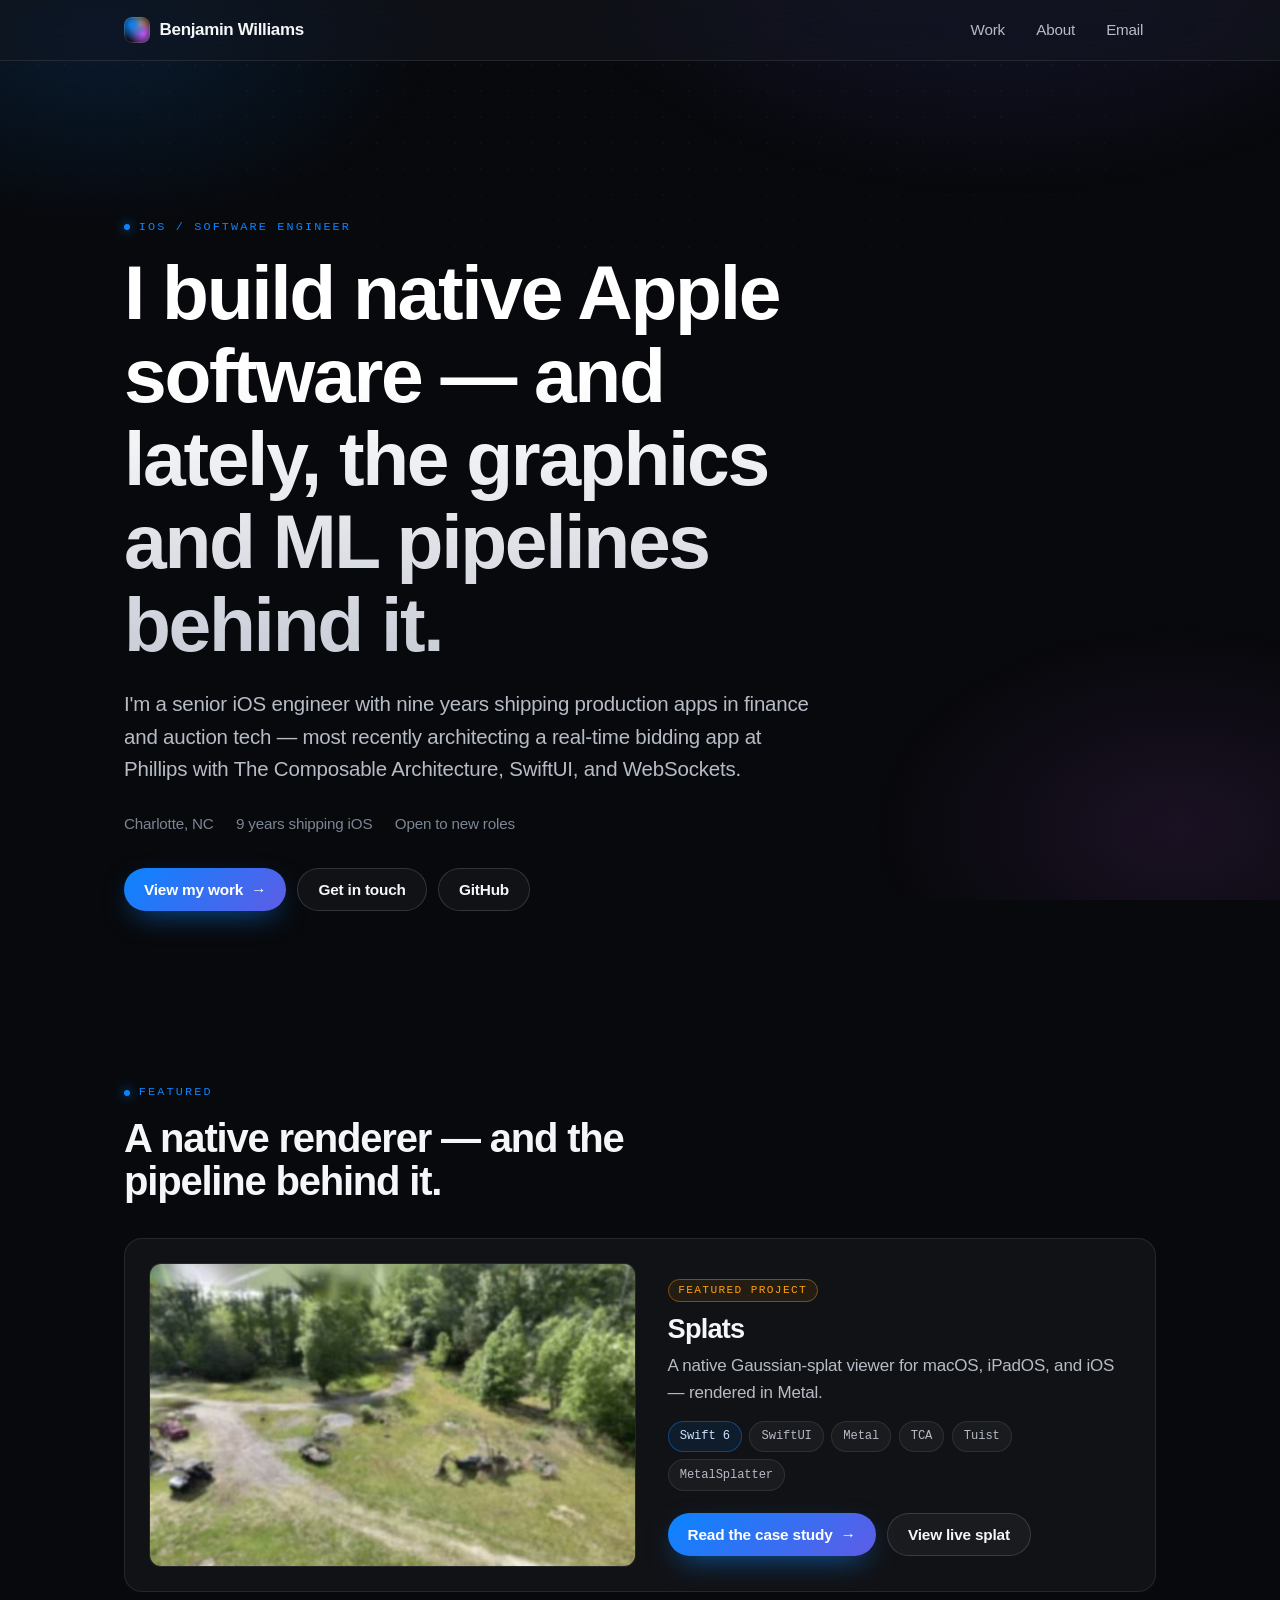
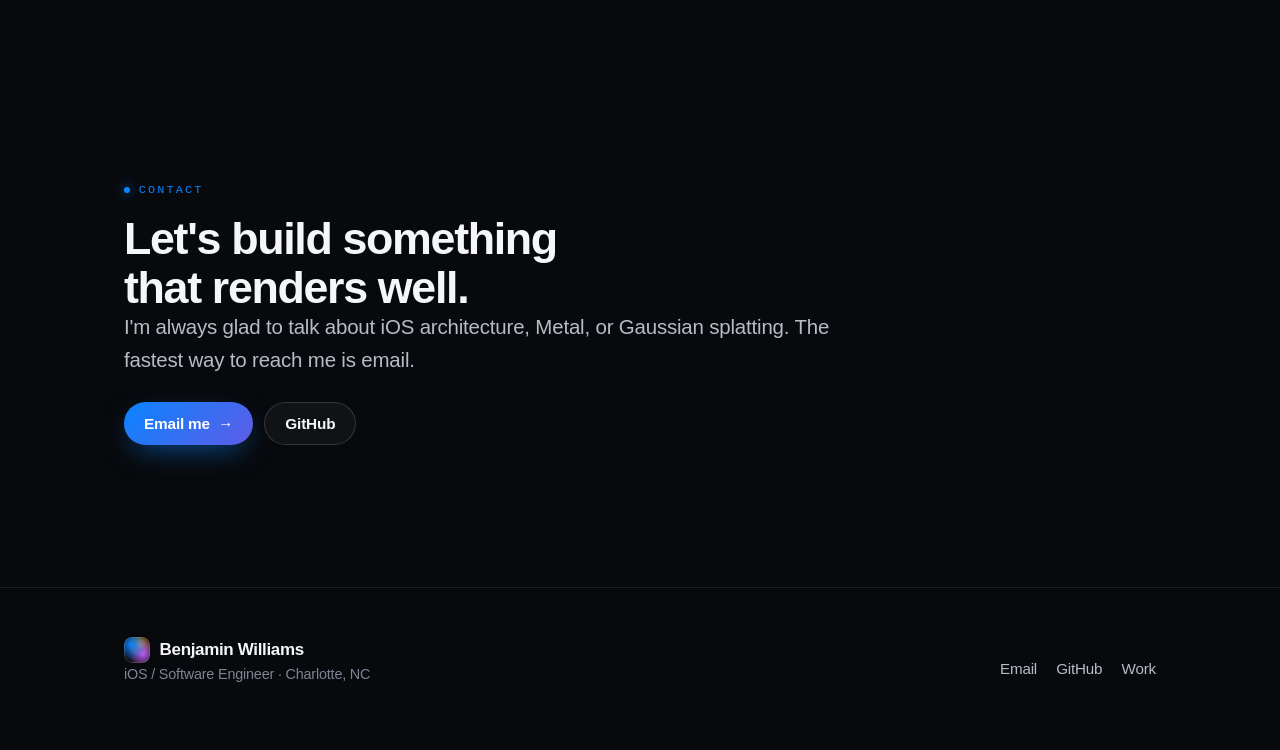
==== index.html @ 6b8228cd "Hide empty selected work section" ====
<!DOCTYPE html><html lang="en"><head><meta charset="utf-8"><meta name="viewport" content="width=device-width, initial-scale=1, viewport-fit=cover"><title>Benjamin Williams — iOS / Software Engineer</title><meta name="description" content="Benjamin Williams is a senior iOS engineer in Charlotte, NC building native Apple software, Metal graphics, and ML pipelines — including Splats, a native Gaussian-splat viewer."><meta name="theme-color" content="#08090c"><meta property="og:title" content="Benjamin Williams — iOS / Software Engineer"><meta property="og:description" content="Benjamin Williams is a senior iOS engineer in Charlotte, NC building native Apple software, Metal graphics, and ML pipelines — including Splats, a native Gaussian-splat viewer."><meta property="og:type" content="website"><meta property="og:image" content="/images/splats/bucyrus-splatpaper.jpg"><meta name="twitter:card" content="summary_large_image"><link rel="stylesheet" href="/styles.css"><link rel="icon" href="/favicon.svg" type="image/svg+xml"></head><body><header class="site-header"><div class="container nav"><a href="/" class="brand"><span class="mark"></span><span class="nav-hide-sm">Benjamin Williams</span></a><nav class="nav-links" aria-label="Primary"><a href="/projects" class>Work</a><a href="/about" class>About</a><a href="mailto:benwilliams0540@gmail.com">Email</a></nav></div></header><main><section class="section hero"><div class="container"><div class="reveal"><p class="eyebrow">iOS / Software Engineer</p><h1>I build native Apple software — and lately, the graphics and ML pipelines behind it.</h1><p class="lede">I'm a senior iOS engineer with nine years shipping production apps in finance and auction tech — most recently architecting a real-time bidding app at Phillips with The Composable Architecture, SwiftUI, and WebSockets.</p><div class="hero-meta"><span>Charlotte, NC</span><span>9 years shipping iOS</span><span>Open to new roles</span></div><div class="hero-actions"><a href="/projects" class="btn btn--primary">View my work<span class="arrow">&rarr;</span></a><a href="mailto:benwilliams0540@gmail.com" class="btn">Get in touch</a><a href="https://github.com/benwilliams0540" class="btn" target="_blank" rel="noopener">GitHub</a></div></div></div></section><section class="section section--tight"><div class="container"><div class="section-head reveal"><p class="eyebrow">Featured</p><h2>A native renderer — and the pipeline behind it.</h2></div><div class="card card--feature reveal"><div class="feature-layout"><div class="feature-media"><img src="/images/splats/bucyrus-splatpaper.jpg" alt="Splats — featured" class></div><div><span class="badge-feature">Featured project</span><h3 style="font-size:1.7rem;margin-top:.8rem;">Splats</h3><p class="tagline">A native Gaussian-splat viewer for macOS, iPadOS, and iOS — rendered in Metal.</p><div class="chips"><span class="chip chip--accent">Swift 6</span><span class="chip">SwiftUI</span><span class="chip">Metal</span><span class="chip">TCA</span><span class="chip">Tuist</span><span class="chip">MetalSplatter</span></div><div style="margin-top:1.4rem;display:flex;gap:.7rem;flex-wrap:wrap;"><a href="/projects/splats" class="btn btn--primary">Read the case study<span class="arrow">&rarr;</span></a><a href="/projects/splats#viewer" class="btn">View live splat</a></div></div></div></div></div></section><section class="section"><div class="container reveal"><p class="eyebrow">Contact</p><h2 style="font-size:clamp(1.8rem,4vw,2.8rem);max-width:18ch;">Let's build something that renders well.</h2><p class="lede">I'm always glad to talk about iOS architecture, Metal, or Gaussian splatting. The fastest way to reach me is email.</p><div style="margin-top:1.6rem;display:flex;gap:.7rem;flex-wrap:wrap;"><a href="mailto:benwilliams0540@gmail.com" class="btn btn--primary">Email me<span class="arrow">&rarr;</span></a><a href="https://github.com/benwilliams0540" class="btn" target="_blank" rel="noopener">GitHub</a></div></div></section></main><footer class="site-footer"><div class="container footer-inner"><div><div class="brand"><span class="mark"></span><span>Benjamin Williams</span></div><p class="muted">iOS / Software Engineer · Charlotte, NC</p></div><div class="footer-links"><a href="mailto:benwilliams0540@gmail.com">Email</a><a href="https://github.com/benwilliams0540" target="_blank" rel="noopener">GitHub</a><a href="/projects">Work</a></div></div></footer><script src="/site.js"></script></body></html>
---- styles.css ----
/* =========================================================================
   Benjamin Williams — portfolio
   Dark, Apple-HIG-leaning design system. Hand-authored stylesheet (the one
   place we depart from pointfreeco's CSS-in-Swift, for maintainability).
   ========================================================================= */

:root {
  /* Palette — dark first */
  --bg:            #08090c;
  --bg-elev:       #0e1014;
  --surface:       rgba(255, 255, 255, 0.04);
  --surface-2:     rgba(255, 255, 255, 0.06);
  --hairline:      rgba(255, 255, 255, 0.09);
  --hairline-2:    rgba(255, 255, 255, 0.14);

  --text:          #f5f6f8;
  --text-2:        #b6bcc6;
  --text-3:        #7c8593;

  --accent:        #0a84ff;   /* Apple system blue (dark) */
  --accent-2:      #5e5ce6;   /* Apple indigo */
  --accent-3:      #bf5af2;   /* Apple purple */
  --warm:          #ff9f0a;   /* warm splat highlight */

  --glass:         rgba(20, 22, 28, 0.62);

  /* Type */
  --font-sans: -apple-system, BlinkMacSystemFont, "SF Pro Text", "SF Pro Display",
               "Helvetica Neue", Helvetica, Arial, sans-serif;
  --font-mono: "SF Mono", ui-monospace, SFMono-Regular, "JetBrains Mono", Menlo,
               Consolas, monospace;

  /* Shape & motion */
  --radius:   18px;
  --radius-s: 12px;
  --radius-xs: 9px;
  --shadow:   0 24px 60px -24px rgba(0, 0, 0, 0.7);
  --ease:     cubic-bezier(0.22, 0.61, 0.36, 1);

  --maxw: 1080px;
}

/* ---- Reset ---- */
*, *::before, *::after { box-sizing: border-box; }
html { -webkit-text-size-adjust: 100%; scroll-behavior: smooth; }
@media (prefers-reduced-motion: reduce) { html { scroll-behavior: auto; } }

body {
  margin: 0;
  background: var(--bg);
  color: var(--text);
  font-family: var(--font-sans);
  font-size: 17px;
  line-height: 1.6;
  letter-spacing: -0.011em;
  -webkit-font-smoothing: antialiased;
  text-rendering: optimizeLegibility;
  overflow-x: hidden;
}

/* Ambient point-cloud glow behind everything */
body::before {
  content: "";
  position: fixed;
  inset: 0;
  z-index: -2;
  background:
    radial-gradient(60vw 50vh at 78% -8%, rgba(94, 92, 230, 0.16), transparent 60%),
    radial-gradient(48vw 40vh at 8% 4%, rgba(10, 132, 255, 0.14), transparent 55%),
    radial-gradient(40vw 38vh at 92% 92%, rgba(191, 90, 242, 0.10), transparent 60%);
  pointer-events: none;
}
body::after {
  content: "";
  position: fixed;
  inset: 0;
  z-index: -1;
  background-image: radial-gradient(rgba(255, 255, 255, 0.05) 1px, transparent 1.4px);
  background-size: 26px 26px;
  mask-image: radial-gradient(120vw 90vh at 50% -10%, #000 30%, transparent 75%);
  opacity: 0.6;
  pointer-events: none;
}

a { color: inherit; text-decoration: none; }

h1, h2, h3, h4 {
  font-family: var(--font-sans);
  line-height: 1.08;
  letter-spacing: -0.03em;
  margin: 0;
  font-weight: 650;
}

p { margin: 0 0 1rem; color: var(--text-2); }

::selection { background: rgba(10, 132, 255, 0.32); color: #fff; }

/* ---- Layout primitives ---- */
.container { width: 100%; max-width: var(--maxw); margin-inline: auto; padding-inline: 24px; }

.section { padding-block: clamp(56px, 9vw, 110px); }
.section--tight { padding-block: clamp(40px, 6vw, 72px); }

.eyebrow {
  font-family: var(--font-mono);
  font-size: 0.74rem;
  text-transform: uppercase;
  letter-spacing: 0.18em;
  color: var(--accent);
  margin: 0 0 0.9rem;
  display: inline-flex;
  align-items: center;
  gap: 0.55rem;
}
.eyebrow::before {
  content: ""; width: 6px; height: 6px; border-radius: 50%;
  background: var(--accent); box-shadow: 0 0 12px var(--accent);
}

.lede { font-size: clamp(1.05rem, 1.6vw, 1.28rem); color: var(--text-2); max-width: 62ch; }

/* ---- Header / nav (glass) ---- */
.site-header {
  position: sticky; top: 0; z-index: 50;
  backdrop-filter: blur(22px) saturate(180%);
  -webkit-backdrop-filter: blur(22px) saturate(180%);
  background: var(--glass);
  border-bottom: 1px solid var(--hairline);
}
.nav { display: flex; align-items: center; justify-content: space-between; height: 60px; }
.brand { display: flex; align-items: center; gap: 0.6rem; font-weight: 600; letter-spacing: -0.02em; }
.brand .mark {
  width: 26px; height: 26px; border-radius: 8px;
  background:
    radial-gradient(circle at 30% 30%, var(--accent), transparent 60%),
    radial-gradient(circle at 72% 64%, var(--accent-3), transparent 58%),
    radial-gradient(circle at 60% 30%, var(--warm), transparent 50%),
    var(--bg-elev);
  box-shadow: inset 0 0 0 1px var(--hairline-2);
}
.nav-links { display: flex; align-items: center; gap: 0.35rem; }
.nav-links a {
  color: var(--text-2); font-size: 0.95rem; padding: 0.45rem 0.8rem;
  border-radius: 999px; transition: color 0.2s var(--ease), background 0.2s var(--ease);
}
.nav-links a:hover { color: var(--text); background: var(--surface); }
.nav-links a.active { color: var(--text); }

/* ---- Buttons ---- */
.btn {
  display: inline-flex; align-items: center; gap: 0.5rem;
  font-size: 0.96rem; font-weight: 550; line-height: 1;
  padding: 0.8rem 1.25rem; border-radius: 999px;
  border: 1px solid var(--hairline-2); color: var(--text);
  background: var(--surface);
  transition: transform 0.18s var(--ease), background 0.2s var(--ease), border-color 0.2s var(--ease);
  cursor: pointer;
}
.btn:hover { transform: translateY(-1px); background: var(--surface-2); border-color: var(--hairline-2); }
.btn:active { transform: translateY(0); }
.btn--primary {
  border: none; color: #fff;
  background: linear-gradient(135deg, var(--accent), var(--accent-2));
  box-shadow: 0 10px 30px -10px rgba(10, 132, 255, 0.7);
}
.btn--primary:hover { background: linear-gradient(135deg, #2b95ff, #6f6df0); }
.btn .arrow { transition: transform 0.18s var(--ease); }
.btn:hover .arrow { transform: translateX(3px); }

/* ---- Chips / tags ---- */
.chips { display: flex; flex-wrap: wrap; gap: 0.45rem; }
.chip {
  font-family: var(--font-mono); font-size: 0.76rem; letter-spacing: -0.01em;
  color: var(--text-2); padding: 0.32rem 0.7rem; border-radius: 999px;
  background: var(--surface); border: 1px solid var(--hairline);
}
.chip--accent { color: #cfe2ff; border-color: rgba(10, 132, 255, 0.4); background: rgba(10, 132, 255, 0.1); }

/* ---- Hero ---- */
.hero { padding-block: clamp(72px, 12vw, 150px) clamp(48px, 7vw, 86px); }
.hero h1 {
  font-size: clamp(2.6rem, 6.4vw, 4.8rem);
  font-weight: 680;
  max-width: 16ch;
  background: linear-gradient(180deg, #ffffff 30%, #c8ccd6 100%);
  -webkit-background-clip: text; background-clip: text;
  -webkit-text-fill-color: transparent;
}
.hero .lede { margin-top: 1.4rem; }
.hero .hero-meta { display: flex; flex-wrap: wrap; gap: 0.5rem 1.4rem; margin-top: 1.6rem; color: var(--text-3); font-size: 0.95rem; }
.hero .hero-meta span { display: inline-flex; align-items: center; gap: 0.5rem; }
.hero-actions { display: flex; flex-wrap: wrap; gap: 0.7rem; margin-top: 2rem; }

/* ---- Cards / grid ---- */
.grid { display: grid; gap: 20px; }
.grid--projects { grid-template-columns: repeat(auto-fill, minmax(320px, 1fr)); }

.card {
  position: relative; display: flex; flex-direction: column;
  background: var(--surface); border: 1px solid var(--hairline);
  border-radius: var(--radius); padding: 1.5rem;
  transition: transform 0.22s var(--ease), border-color 0.22s var(--ease), background 0.22s var(--ease);
  overflow: hidden;
}
.card:hover { transform: translateY(-3px); border-color: var(--hairline-2); background: var(--surface-2); }
.card--feature { grid-column: 1 / -1; }

.card-head { display: flex; align-items: baseline; justify-content: space-between; gap: 1rem; }
.card h3 { font-size: 1.3rem; }
.card .tagline { color: var(--text-2); margin: 0.5rem 0 0.9rem; }
.card .meta { font-family: var(--font-mono); font-size: 0.72rem; color: var(--text-3); }
.card .card-cta { margin-top: auto; padding-top: 1rem; color: var(--accent); font-weight: 550; font-size: 0.95rem; display: inline-flex; align-items: center; gap: 0.4rem; }

.feature-layout { display: grid; grid-template-columns: 1.05fr 1fr; gap: 2rem; align-items: center; }
.feature-media {
  border-radius: var(--radius-s); overflow: hidden; border: 1px solid var(--hairline);
  aspect-ratio: 16 / 10; background: var(--bg-elev);
}
.feature-media img { width: 100%; height: 100%; object-fit: cover; display: block; }
.badge-feature {
  font-family: var(--font-mono); font-size: 0.7rem; letter-spacing: 0.12em; text-transform: uppercase;
  color: var(--warm); border: 1px solid rgba(255, 159, 10, 0.4); background: rgba(255, 159, 10, 0.08);
  padding: 0.28rem 0.6rem; border-radius: 999px;
}

/* ---- Section heads ---- */
.section-head { max-width: 60ch; margin-bottom: 2.2rem; }
.section-head h2 { font-size: clamp(1.7rem, 3.4vw, 2.5rem); }
.section-head p { margin-top: 0.9rem; }

/* ---- Case study ---- */
.case-hero { padding-block: clamp(40px, 6vw, 64px) clamp(24px, 4vw, 40px); }
.case-hero h1 { font-size: clamp(2.2rem, 5vw, 3.6rem); max-width: 18ch; }
.case-hero .lede { margin-top: 1.1rem; }
.case-facts { display: flex; flex-wrap: wrap; gap: 0.6rem 2.2rem; margin-top: 1.6rem; }
.case-fact { font-size: 0.92rem; }
.case-fact .k { display: block; font-family: var(--font-mono); font-size: 0.68rem; text-transform: uppercase; letter-spacing: 0.14em; color: var(--text-3); margin-bottom: 0.2rem; }
.case-fact .v { color: var(--text); }

.prose { max-width: 70ch; }
.prose p { font-size: 1.05rem; }

.case-section { padding-block: clamp(34px, 5vw, 60px); border-top: 1px solid var(--hairline); }
.case-section h2 { font-size: clamp(1.5rem, 3vw, 2.05rem); margin-bottom: 1rem; }
.case-section ul { margin: 0.4rem 0 0; padding: 0; list-style: none; }
.case-section li {
  position: relative; padding-left: 1.5rem; margin-bottom: 0.6rem; color: var(--text-2);
}
.case-section li::before {
  content: ""; position: absolute; left: 0; top: 0.62em;
  width: 7px; height: 7px; border-radius: 50%;
  background: linear-gradient(135deg, var(--accent), var(--accent-3));
}

/* Stack groups */
.stack { display: grid; grid-template-columns: repeat(auto-fit, minmax(220px, 1fr)); gap: 1rem; margin-top: 1.5rem; }
.stack-group { background: var(--surface); border: 1px solid var(--hairline); border-radius: var(--radius-s); padding: 1.1rem 1.2rem; }
.stack-group .k { font-family: var(--font-mono); font-size: 0.7rem; text-transform: uppercase; letter-spacing: 0.14em; color: var(--text-3); margin-bottom: 0.7rem; }

/* Gallery */
.gallery { display: grid; grid-template-columns: repeat(2, 1fr); gap: 16px; margin-top: 1.6rem; }
.gallery figure { margin: 0; border-radius: var(--radius-s); overflow: hidden; border: 1px solid var(--hairline); background: var(--bg-elev); }
.gallery figure.wide { grid-column: 1 / -1; }
.gallery img { width: 100%; display: block; }
.gallery figcaption { padding: 0.7rem 0.9rem; font-size: 0.85rem; color: var(--text-3); border-top: 1px solid var(--hairline); }

/* ---- Splat viewer embed ---- */
.viewer-block { margin-top: 1.6rem; }
.viewer-tabs { display: flex; gap: 0.5rem; margin-bottom: 1rem; flex-wrap: wrap; }
.viewer-tab {
  font-size: 0.92rem; color: var(--text-2); padding: 0.5rem 1rem; border-radius: 999px;
  border: 1px solid var(--hairline); background: var(--surface); cursor: pointer;
  transition: all 0.2s var(--ease);
}
.viewer-tab[aria-selected="true"] { color: #fff; border-color: transparent; background: linear-gradient(135deg, var(--accent), var(--accent-2)); }

.splat-stage {
  position: relative; border-radius: var(--radius); overflow: hidden;
  border: 1px solid var(--hairline-2); background: #000;
  aspect-ratio: 16 / 9; box-shadow: var(--shadow);
}
.splat-scene.is-hidden { display: none; }
.splat-poster { position: absolute; inset: 0; width: 100%; height: 100%; object-fit: cover; filter: saturate(108%); transition: opacity 0.5s var(--ease); }
.splat-scrim {
  position: absolute; inset: 0; display: flex; flex-direction: column; align-items: center; justify-content: center;
  gap: 1rem; text-align: center; padding: 1.5rem;
  background: radial-gradient(80% 80% at 50% 40%, rgba(0,0,0,0.25), rgba(0,0,0,0.7));
}
.splat-scrim .hint { color: var(--text-2); font-size: 0.92rem; max-width: 40ch; }
.splat-stage iframe { position: absolute; inset: 0; width: 100%; height: 100%; border: 0; display: block; }
.splat-loading {
  position: absolute; inset: 0; display: none; align-items: center; justify-content: center;
  color: var(--text-2); font-family: var(--font-mono); font-size: 0.85rem; gap: 0.6rem;
  background: rgba(0,0,0,0.6); z-index: 2;
}
.splat-loading.show { display: flex; }
.spinner {
  width: 16px; height: 16px; border-radius: 50%;
  border: 2px solid rgba(255,255,255,0.25); border-top-color: #fff;
  animation: spin 0.8s linear infinite;
}
@keyframes spin { to { transform: rotate(360deg); } }
.splat-desc { margin-top: 0.9rem; color: var(--text-3); font-size: 0.92rem; }
.splat-controls-note { margin-top: 0.5rem; font-family: var(--font-mono); font-size: 0.74rem; color: var(--text-3); }

/* ---- About ---- */
.about-grid { display: grid; grid-template-columns: 1.4fr 1fr; gap: 2.5rem; }
.timeline { list-style: none; margin: 0; padding: 0; }
.timeline li { position: relative; padding: 0 0 1.8rem 1.6rem; border-left: 1px solid var(--hairline); }
.timeline li:last-child { border-left-color: transparent; padding-bottom: 0; }
.timeline li::before {
  content: ""; position: absolute; left: -5px; top: 4px; width: 9px; height: 9px; border-radius: 50%;
  background: linear-gradient(135deg, var(--accent), var(--accent-3)); box-shadow: 0 0 10px rgba(10,132,255,0.6);
}
.timeline .role { font-weight: 600; font-size: 1.08rem; }
.timeline .org { color: var(--accent); }
.timeline .period { font-family: var(--font-mono); font-size: 0.74rem; color: var(--text-3); margin-top: 0.15rem; }
.timeline ul { list-style: none; margin: 0.7rem 0 0; padding: 0; }
.timeline ul li { border: none; padding: 0 0 0.45rem 1.2rem; position: relative; color: var(--text-2); font-size: 0.96rem; }
.timeline ul li::before { content: "›"; left: 0; top: 0; background: none; box-shadow: none; color: var(--text-3); width: auto; height: auto; }

.skill-card { background: var(--surface); border: 1px solid var(--hairline); border-radius: var(--radius-s); padding: 1.2rem; margin-bottom: 1rem; }
.skill-card .k { font-family: var(--font-mono); font-size: 0.7rem; text-transform: uppercase; letter-spacing: 0.14em; color: var(--text-3); margin-bottom: 0.7rem; }

/* ---- Footer ---- */
.site-footer { border-top: 1px solid var(--hairline); padding-block: 3rem; margin-top: 2rem; }
.footer-inner { display: flex; flex-wrap: wrap; gap: 1.5rem; align-items: center; justify-content: space-between; }
.footer-inner .muted { color: var(--text-3); font-size: 0.9rem; }
.footer-links { display: flex; gap: 1.2rem; }
.footer-links a { color: var(--text-2); font-size: 0.95rem; transition: color 0.2s var(--ease); }
.footer-links a:hover { color: var(--text); }

/* ---- Back link ---- */
.back-link { display: inline-flex; align-items: center; gap: 0.4rem; color: var(--text-3); font-size: 0.92rem; margin-bottom: 1.4rem; transition: color 0.2s var(--ease); }
.back-link:hover { color: var(--text); }

/* ---- Reveal on scroll ---- */
.reveal { opacity: 0; transform: translateY(14px); transition: opacity 0.6s var(--ease), transform 0.6s var(--ease); }
.reveal.in { opacity: 1; transform: none; }
@media (prefers-reduced-motion: reduce) { .reveal { opacity: 1; transform: none; transition: none; } }

/* ---- Responsive ---- */
@media (max-width: 880px) {
  .feature-layout { grid-template-columns: 1fr; }
  .about-grid { grid-template-columns: 1fr; gap: 1.6rem; }
  .gallery { grid-template-columns: 1fr; }
}
@media (max-width: 560px) {
  body { font-size: 16px; }
  .nav-links a { padding: 0.4rem 0.55rem; font-size: 0.9rem; }
  .nav-links .nav-hide-sm { display: none; }
}
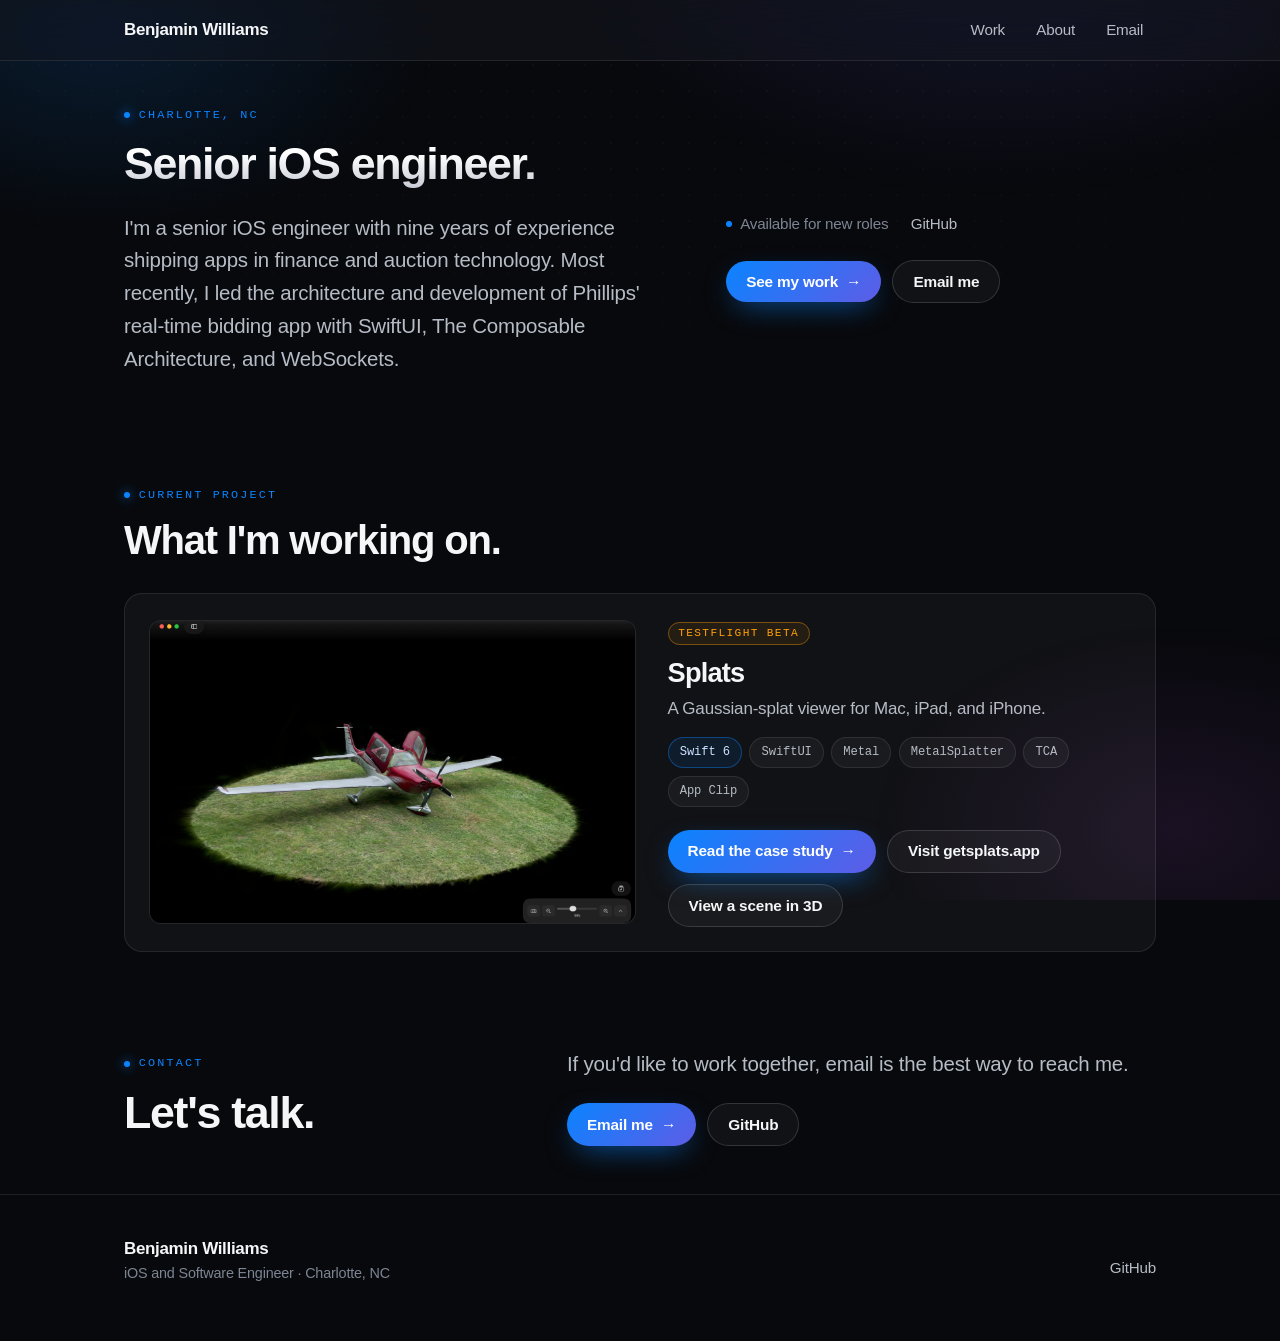
==== commit 53cd9135: "chore: deploy refreshed portfolio" ====
--- a/index.html
+++ b/index.html
@@ -1 +1 @@
-<!DOCTYPE html><html lang="en"><head><meta charset="utf-8"><meta name="viewport" content="width=device-width, initial-scale=1, viewport-fit=cover"><title>Benjamin Williams — iOS / Software Engineer</title><meta name="description" content="Benjamin Williams is a senior iOS engineer in Charlotte, NC building native Apple software, Metal graphics, and ML pipelines — including Splats, a native Gaussian-splat viewer."><meta name="theme-color" content="#08090c"><meta property="og:title" content="Benjamin Williams — iOS / Software Engineer"><meta property="og:description" content="Benjamin Williams is a senior iOS engineer in Charlotte, NC building native Apple software, Metal graphics, and ML pipelines — including Splats, a native Gaussian-splat viewer."><meta property="og:type" content="website"><meta property="og:image" content="/images/splats/bucyrus-splatpaper.jpg"><meta name="twitter:card" content="summary_large_image"><link rel="stylesheet" href="/styles.css"><link rel="icon" href="/favicon.svg" type="image/svg+xml"></head><body><header class="site-header"><div class="container nav"><a href="/" class="brand"><span class="mark"></span><span class="nav-hide-sm">Benjamin Williams</span></a><nav class="nav-links" aria-label="Primary"><a href="/projects" class>Work</a><a href="/about" class>About</a><a href="mailto:benwilliams0540@gmail.com">Email</a></nav></div></header><main><section class="section hero"><div class="container"><div class="reveal"><p class="eyebrow">iOS / Software Engineer</p><h1>I build native Apple software — and lately, the graphics and ML pipelines behind it.</h1><p class="lede">I'm a senior iOS engineer with nine years shipping production apps in finance and auction tech — most recently architecting a real-time bidding app at Phillips with The Composable Architecture, SwiftUI, and WebSockets.</p><div class="hero-meta"><span>Charlotte, NC</span><span>9 years shipping iOS</span><span>Open to new roles</span></div><div class="hero-actions"><a href="/projects" class="btn btn--primary">View my work<span class="arrow">&rarr;</span></a><a href="mailto:benwilliams0540@gmail.com" class="btn">Get in touch</a><a href="https://github.com/benwilliams0540" class="btn" target="_blank" rel="noopener">GitHub</a></div></div></div></section><section class="section section--tight"><div class="container"><div class="section-head reveal"><p class="eyebrow">Featured</p><h2>A native renderer — and the pipeline behind it.</h2></div><div class="card card--feature reveal"><div class="feature-layout"><div class="feature-media"><img src="/images/splats/bucyrus-splatpaper.jpg" alt="Splats — featured" class></div><div><span class="badge-feature">Featured project</span><h3 style="font-size:1.7rem;margin-top:.8rem;">Splats</h3><p class="tagline">A native Gaussian-splat viewer for macOS, iPadOS, and iOS — rendered in Metal.</p><div class="chips"><span class="chip chip--accent">Swift 6</span><span class="chip">SwiftUI</span><span class="chip">Metal</span><span class="chip">TCA</span><span class="chip">Tuist</span><span class="chip">MetalSplatter</span></div><div style="margin-top:1.4rem;display:flex;gap:.7rem;flex-wrap:wrap;"><a href="/projects/splats" class="btn btn--primary">Read the case study<span class="arrow">&rarr;</span></a><a href="/projects/splats#viewer" class="btn">View live splat</a></div></div></div></div></div></section><section class="section"><div class="container reveal"><p class="eyebrow">Contact</p><h2 style="font-size:clamp(1.8rem,4vw,2.8rem);max-width:18ch;">Let's build something that renders well.</h2><p class="lede">I'm always glad to talk about iOS architecture, Metal, or Gaussian splatting. The fastest way to reach me is email.</p><div style="margin-top:1.6rem;display:flex;gap:.7rem;flex-wrap:wrap;"><a href="mailto:benwilliams0540@gmail.com" class="btn btn--primary">Email me<span class="arrow">&rarr;</span></a><a href="https://github.com/benwilliams0540" class="btn" target="_blank" rel="noopener">GitHub</a></div></div></section></main><footer class="site-footer"><div class="container footer-inner"><div><div class="brand"><span class="mark"></span><span>Benjamin Williams</span></div><p class="muted">iOS / Software Engineer · Charlotte, NC</p></div><div class="footer-links"><a href="mailto:benwilliams0540@gmail.com">Email</a><a href="https://github.com/benwilliams0540" target="_blank" rel="noopener">GitHub</a><a href="/projects">Work</a></div></div></footer><script src="/site.js"></script></body></html>+<!DOCTYPE html><html lang="en"><head><meta charset="utf-8"><meta name="viewport" content="width=device-width, initial-scale=1, viewport-fit=cover"><title>Benjamin Williams - iOS and Software Engineer</title><meta name="description" content="Benjamin Williams is a senior iOS engineer in Charlotte, NC working on native Apple software, Metal graphics, and machine learning."><meta name="theme-color" content="#08090c"><meta property="og:title" content="Benjamin Williams - iOS and Software Engineer"><meta property="og:description" content="Benjamin Williams is a senior iOS engineer in Charlotte, NC working on native Apple software, Metal graphics, and machine learning."><meta property="og:type" content="website"><meta property="og:image" content="/images/splats/splats-hero-sr22.png"><meta name="twitter:card" content="summary_large_image"><link rel="stylesheet" href="/styles.css?v=20260711g"><link rel="icon" href="/favicon.svg?v=20260710" type="image/svg+xml"></head><body><header class="site-header"><div class="container nav"><a href="/" class="brand"><span class="nav-hide-sm">Benjamin Williams</span></a><nav class="nav-links" aria-label="Primary"><a href="/projects" class>Work</a><a href="/about" class>About</a><a href="mailto:benwilliams0540@gmail.com">Email</a></nav></div></header><main><section class="section hero"><div class="container"><div class="hero-layout reveal"><div class="hero-heading"><p class="eyebrow">Charlotte, NC</p><h1>Senior iOS engineer.</h1></div><div class="hero-details"><p class="lede">I'm a senior iOS engineer with nine years of experience shipping apps in finance and auction technology. Most recently, I led the architecture and development of Phillips' real-time bidding app with SwiftUI, The Composable Architecture, and WebSockets.</p><div class="hero-controls"><div class="hero-meta"><span class="hero-status">Available for new roles</span><a href="https://github.com/benwilliams0540" class="hero-link" target="_blank" rel="noopener">GitHub</a></div><div class="hero-actions"><a href="/projects" class="btn btn--primary">See my work<span class="arrow">&rarr;</span></a><a href="mailto:benwilliams0540@gmail.com" class="btn">Email me</a></div></div></div></div></div></section><section class="section section--tight"><div class="container"><div class="section-head reveal"><p class="eyebrow">Current project</p><h2>What I'm working on.</h2></div><div class="card card--feature reveal"><div class="feature-layout"><div class="feature-media"><img src="/images/splats/splats-hero-sr22.png" alt="Splats rendering a Gaussian-splat scene in the Mac app." class></div><div><span class="badge-feature">TestFlight beta</span><h3 style="font-size:1.7rem;margin-top:.8rem;">Splats</h3><p class="tagline">A Gaussian-splat viewer for Mac, iPad, and iPhone.</p><div class="chips"><span class="chip chip--accent">Swift 6</span><span class="chip">SwiftUI</span><span class="chip">Metal</span><span class="chip">MetalSplatter</span><span class="chip">TCA</span><span class="chip">App Clip</span></div><div style="margin-top:1.4rem;display:flex;gap:.7rem;flex-wrap:wrap;"><a href="/projects/splats" class="btn btn--primary">Read the case study<span class="arrow">&rarr;</span></a><a href="https://getsplats.app" class="btn" target="_blank" rel="noopener">Visit getsplats.app</a><a href="/projects/splats#viewer" class="btn">View a scene in 3D</a></div></div></div></div></div></section><section class="section section--tight contact-section"><div class="container contact-layout reveal"><div class="contact-heading"><p class="eyebrow">Contact</p><h2>Let's talk.</h2></div><div class="contact-copy"><p class="lede">If you'd like to work together, email is the best way to reach me.</p><div class="contact-actions"><a href="mailto:benwilliams0540@gmail.com" class="btn btn--primary">Email me<span class="arrow">&rarr;</span></a><a href="https://github.com/benwilliams0540" class="btn" target="_blank" rel="noopener">GitHub</a></div></div></div></section></main><footer class="site-footer"><div class="container footer-inner"><div><div class="brand"><span>Benjamin Williams</span></div><p class="muted">iOS and Software Engineer · Charlotte, NC</p></div><div class="footer-links"><a href="https://github.com/benwilliams0540" target="_blank" rel="noopener">GitHub</a></div></div></footer><script src="/site.js?v=20260710"></script></body></html>
--- a/styles.css
+++ b/styles.css
@@ -99,8 +99,8 @@
 /* ---- Layout primitives ---- */
 .container { width: 100%; max-width: var(--maxw); margin-inline: auto; padding-inline: 24px; }
 
-.section { padding-block: clamp(56px, 9vw, 110px); }
-.section--tight { padding-block: clamp(40px, 6vw, 72px); }
+.section { padding-block: clamp(40px, 6vw, 72px); }
+.section--tight { padding-block: clamp(28px, 4vw, 48px); }
 
 .eyebrow {
   font-family: var(--font-mono);
@@ -130,15 +130,6 @@
 }
 .nav { display: flex; align-items: center; justify-content: space-between; height: 60px; }
 .brand { display: flex; align-items: center; gap: 0.6rem; font-weight: 600; letter-spacing: -0.02em; }
-.brand .mark {
-  width: 26px; height: 26px; border-radius: 8px;
-  background:
-    radial-gradient(circle at 30% 30%, var(--accent), transparent 60%),
-    radial-gradient(circle at 72% 64%, var(--accent-3), transparent 58%),
-    radial-gradient(circle at 60% 30%, var(--warm), transparent 50%),
-    var(--bg-elev);
-  box-shadow: inset 0 0 0 1px var(--hairline-2);
-}
 .nav-links { display: flex; align-items: center; gap: 0.35rem; }
 .nav-links a {
   color: var(--text-2); font-size: 0.95rem; padding: 0.45rem 0.8rem;
@@ -178,19 +169,29 @@
 .chip--accent { color: #cfe2ff; border-color: rgba(10, 132, 255, 0.4); background: rgba(10, 132, 255, 0.1); }
 
 /* ---- Hero ---- */
-.hero { padding-block: clamp(72px, 12vw, 150px) clamp(48px, 7vw, 86px); }
+.hero { padding-block: clamp(24px, 3vw, 40px) clamp(28px, 4vw, 48px); }
+.hero-details {
+  display: grid;
+  grid-template-columns: minmax(0, 1.1fr) minmax(0, 0.9fr);
+  gap: clamp(2.5rem, 6vw, 5rem);
+  align-items: start;
+  margin-top: 1.5rem;
+}
 .hero h1 {
-  font-size: clamp(2.6rem, 6.4vw, 4.8rem);
+  font-size: clamp(2rem, 3.5vw, 2.9rem);
   font-weight: 680;
-  max-width: 16ch;
+  max-width: none;
   background: linear-gradient(180deg, #ffffff 30%, #c8ccd6 100%);
   -webkit-background-clip: text; background-clip: text;
   -webkit-text-fill-color: transparent;
 }
-.hero .lede { margin-top: 1.4rem; }
-.hero .hero-meta { display: flex; flex-wrap: wrap; gap: 0.5rem 1.4rem; margin-top: 1.6rem; color: var(--text-3); font-size: 0.95rem; }
+.hero .lede { margin: 0; }
+.hero .hero-meta { display: flex; flex-wrap: wrap; gap: 0.5rem 1.4rem; color: var(--text-3); font-size: 0.95rem; }
 .hero .hero-meta span { display: inline-flex; align-items: center; gap: 0.5rem; }
-.hero-actions { display: flex; flex-wrap: wrap; gap: 0.7rem; margin-top: 2rem; }
+.hero-status::before { content: ""; width: 6px; height: 6px; border-radius: 50%; background: var(--accent); }
+.hero-actions { display: flex; flex-wrap: wrap; align-items: center; gap: 0.7rem; margin-top: 1.5rem; }
+.hero-link { color: var(--text-2); font-size: 0.95rem; transition: color 0.2s var(--ease); }
+.hero-link:hover { color: var(--text); }
 
 /* ---- Cards / grid ---- */
 .grid { display: grid; gap: 20px; }
@@ -218,19 +219,60 @@
   aspect-ratio: 16 / 10; background: var(--bg-elev);
 }
 .feature-media img { width: 100%; height: 100%; object-fit: cover; display: block; }
+.feature-media--system { display: grid; place-items: center; padding: 1rem; }
+.feature-system-preview { display: grid; gap: 0.8rem; width: 100%; }
+.feature-system-preview-nodes {
+  display: grid;
+  grid-template-columns: repeat(2, minmax(0, 1fr));
+  overflow: hidden;
+  border: 1px solid var(--hairline);
+  border-radius: 8px;
+}
+.feature-system-preview-node {
+  display: grid;
+  align-content: start;
+  gap: 0.35rem;
+  min-height: 6.4rem;
+  padding: 0.8rem 0.9rem;
+}
+.feature-system-preview-node:nth-child(even) { border-left: 1px solid var(--hairline); }
+.feature-system-preview-node:nth-child(n + 3) { border-top: 1px solid var(--hairline); }
+.feature-system-preview-node .k {
+  color: var(--accent);
+  font-family: var(--font-mono);
+  font-size: 0.68rem;
+  text-transform: uppercase;
+  letter-spacing: 0.1em;
+}
+.feature-system-preview-node .v { color: var(--text-2); font-size: 0.78rem; line-height: 1.4; }
+.feature-system-preview-foundation {
+  margin: 0;
+  color: var(--text-3);
+  font-family: var(--font-mono);
+  font-size: 0.68rem;
+  line-height: 1.4;
+  text-align: center;
+}
 .badge-feature {
   font-family: var(--font-mono); font-size: 0.7rem; letter-spacing: 0.12em; text-transform: uppercase;
   color: var(--warm); border: 1px solid rgba(255, 159, 10, 0.4); background: rgba(255, 159, 10, 0.08);
   padding: 0.28rem 0.6rem; border-radius: 999px;
 }
+.badge-feature--development {
+  color: #85b7eb;
+  border-color: rgba(10, 132, 255, 0.42);
+  background: rgba(10, 132, 255, 0.1);
+}
 
 /* ---- Section heads ---- */
-.section-head { max-width: 60ch; margin-bottom: 2.2rem; }
+.section-head { max-width: 60ch; margin-bottom: clamp(1.5rem, 3vw, 1.9rem); }
 .section-head h2 { font-size: clamp(1.7rem, 3.4vw, 2.5rem); }
 .section-head p { margin-top: 0.9rem; }
 
 /* ---- Case study ---- */
 .case-hero { padding-block: clamp(40px, 6vw, 64px) clamp(24px, 4vw, 40px); }
+.case-kicker { display: flex; align-items: center; flex-wrap: wrap; gap: 0.7rem 1rem; margin-bottom: 0.9rem; }
+.case-kicker .eyebrow { margin-bottom: 0; }
 .case-hero h1 { font-size: clamp(2.2rem, 5vw, 3.6rem); max-width: 18ch; }
 .case-hero .lede { margin-top: 1.1rem; }
 .case-facts { display: flex; flex-wrap: wrap; gap: 0.6rem 2.2rem; margin-top: 1.6rem; }
@@ -241,8 +283,15 @@
 .prose { max-width: 70ch; }
 .prose p { font-size: 1.05rem; }
 
-.case-section { padding-block: clamp(34px, 5vw, 60px); border-top: 1px solid var(--hairline); }
+.case-sections {
+  display: grid;
+  grid-template-columns: repeat(2, minmax(0, 1fr));
+  column-gap: clamp(3rem, 8vw, 7rem);
+}
+.case-section { padding-block: clamp(30px, 4vw, 46px); border-top: 1px solid var(--hairline); }
 .case-section h2 { font-size: clamp(1.5rem, 3vw, 2.05rem); margin-bottom: 1rem; }
+.case-sections .case-section h2 { font-size: clamp(1.35rem, 2.2vw, 1.72rem); }
+.case-sections .case-section p { max-width: 48ch; }
 .case-section ul { margin: 0.4rem 0 0; padding: 0; list-style: none; }
 .case-section li {
   position: relative; padding-left: 1.5rem; margin-bottom: 0.6rem; color: var(--text-2);
@@ -254,16 +303,280 @@
 }
 
 /* Stack groups */
-.stack { display: grid; grid-template-columns: repeat(auto-fit, minmax(220px, 1fr)); gap: 1rem; margin-top: 1.5rem; }
-.stack-group { background: var(--surface); border: 1px solid var(--hairline); border-radius: var(--radius-s); padding: 1.1rem 1.2rem; }
+.stack { display: grid; grid-template-columns: repeat(6, minmax(0, 1fr)); gap: 1rem; margin-top: 1.5rem; }
+.stack-group {
+  grid-column: span 2;
+  background: var(--surface);
+  border: 1px solid var(--hairline);
+  border-radius: var(--radius-s);
+  padding: 1.1rem 1.2rem;
+}
+.stack-group:nth-last-child(-n + 2) { grid-column: span 3; }
+.stack--four .stack-group,
+.stack--four .stack-group:nth-last-child(-n + 2) { grid-column: span 3; }
 .stack-group .k { font-family: var(--font-mono); font-size: 0.7rem; text-transform: uppercase; letter-spacing: 0.14em; color: var(--text-3); margin-bottom: 0.7rem; }
 
+/* System architecture */
+.system-flow { display: grid; gap: 1rem; }
+.system-flow-nodes {
+  display: grid;
+  grid-template-columns: repeat(4, minmax(0, 1fr));
+  border-block: 1px solid var(--hairline);
+}
+.system-flow-node {
+  position: relative;
+  min-height: 9rem;
+  padding: 1.15rem 1.25rem;
+}
+.system-flow-node + .system-flow-node { border-left: 1px solid var(--hairline); }
+.system-flow-node:not(:last-child)::after {
+  content: "\2192";
+  position: absolute;
+  z-index: 1;
+  top: 1.1rem;
+  right: -0.65rem;
+  width: 1.3rem;
+  color: var(--accent);
+  background: var(--bg);
+  text-align: center;
+}
+.system-flow-node h3 { font-size: 1.05rem; }
+.system-flow-node p { margin: 0.45rem 0 0; font-size: 0.9rem; line-height: 1.5; }
+.system-flow-foundation {
+  margin: 0;
+  padding: 0.75rem 1rem;
+  border: 1px solid var(--hairline);
+  border-radius: 8px;
+  color: var(--text-2);
+  font-family: var(--font-mono);
+  font-size: 0.78rem;
+  text-align: center;
+}
+
 /* Gallery */
-.gallery { display: grid; grid-template-columns: repeat(2, 1fr); gap: 16px; margin-top: 1.6rem; }
-.gallery figure { margin: 0; border-radius: var(--radius-s); overflow: hidden; border: 1px solid var(--hairline); background: var(--bg-elev); }
-.gallery figure.wide { grid-column: 1 / -1; }
-.gallery img { width: 100%; display: block; }
-.gallery figcaption { padding: 0.7rem 0.9rem; font-size: 0.85rem; color: var(--text-3); border-top: 1px solid var(--hairline); }
+.sr-only {
+  position: absolute;
+  width: 1px;
+  height: 1px;
+  padding: 0;
+  margin: -1px;
+  overflow: hidden;
+  clip: rect(0, 0, 0, 0);
+  white-space: nowrap;
+  border: 0;
+}
+
+.gallery-carousel {
+  position: relative;
+  display: grid;
+  gap: 14px;
+  margin-top: 1.6rem;
+  width: 100%;
+}
+
+.gallery-carousel-frame {
+  position: relative;
+  overflow: hidden;
+  aspect-ratio: 8 / 5;
+  border: 1px solid var(--hairline);
+  border-radius: var(--radius-s);
+  background: var(--bg-elev);
+}
+
+.gallery-carousel-track {
+  display: grid;
+  height: 100%;
+  grid-auto-flow: column;
+  grid-auto-columns: 100%;
+  overflow-x: auto;
+  overscroll-behavior-inline: contain;
+  scroll-behavior: smooth;
+  scroll-snap-type: inline mandatory;
+  scrollbar-width: none;
+}
+
+.gallery-carousel-track::-webkit-scrollbar {
+  display: none;
+}
+
+.gallery-slide {
+  margin: 0;
+  height: 100%;
+  overflow: hidden;
+  scroll-snap-align: center;
+}
+
+.gallery-slide img {
+  display: block;
+  width: 100%;
+  height: 100%;
+  object-fit: contain;
+  object-position: center;
+  background: #000;
+}
+
+.carousel-control {
+  appearance: none;
+  position: absolute;
+  z-index: 2;
+  top: calc((100% - 46px) / 2);
+  display: none;
+  place-items: center;
+  width: 2.75rem;
+  height: 2.75rem;
+  padding: 0;
+  border: 1px solid rgba(255, 255, 255, 0.24);
+  border-radius: 999px;
+  background: rgba(8, 9, 12, 0.76);
+  color: var(--text);
+  cursor: pointer;
+  transform: translateY(-50%);
+  box-shadow: 0 14px 32px rgba(0, 0, 0, 0.34);
+  backdrop-filter: blur(14px);
+  -webkit-backdrop-filter: blur(14px);
+  transition:
+    border-color 180ms var(--ease),
+    background 180ms var(--ease),
+    transform 180ms var(--ease);
+}
+
+.carousel-control:hover,
+.carousel-control:focus-visible {
+  border-color: rgba(10, 132, 255, 0.9);
+  background: rgba(14, 16, 20, 0.92);
+  outline: none;
+  transform: translateY(-50%) scale(1.04);
+}
+
+.carousel-control-previous {
+  left: clamp(0.75rem, 2vw, 1.25rem);
+}
+
+.carousel-control-next {
+  right: clamp(0.75rem, 2vw, 1.25rem);
+}
+
+.carousel-control-symbol {
+  display: block;
+  margin-top: -0.12em;
+  font-size: 2rem;
+  line-height: 1;
+}
+
+.carousel-pagination {
+  display: flex;
+  align-items: center;
+  justify-content: center;
+  gap: 0.8rem;
+}
+
+.carousel-dots {
+  display: flex;
+  align-items: center;
+  justify-content: center;
+  gap: 0.2rem;
+}
+
+.carousel-dot {
+  appearance: none;
+  display: grid;
+  place-items: center;
+  width: 28px;
+  height: 22px;
+  padding: 0;
+  border: 0;
+  border-radius: 999px;
+  background: transparent;
+  cursor: pointer;
+}
+
+.carousel-dot::before {
+  content: "";
+  width: 10px;
+  height: 10px;
+  border: 1px solid rgba(255, 255, 255, 0.42);
+  border-radius: 999px;
+  background: rgba(255, 255, 255, 0.22);
+  transition:
+    width 180ms var(--ease),
+    border-color 180ms var(--ease),
+    background 180ms var(--ease);
+}
+
+.carousel-dot:hover,
+.carousel-dot:focus-visible {
+  outline: none;
+}
+
+.carousel-dot:hover::before,
+.carousel-dot:focus-visible::before {
+  border-color: rgba(10, 132, 255, 0.9);
+}
+
+.carousel-dot.is-active::before {
+  width: 28px;
+  border-color: rgba(10, 132, 255, 0.95);
+  background: var(--accent);
+}
+
+.carousel-toggle {
+  appearance: none;
+  position: relative;
+  display: grid;
+  place-items: center;
+  width: 32px;
+  height: 32px;
+  padding: 0;
+  border: 1px solid rgba(255, 255, 255, 0.24);
+  border-radius: 999px;
+  background: rgba(255, 255, 255, 0.06);
+  color: var(--text);
+  cursor: pointer;
+  transition:
+    border-color 180ms var(--ease),
+    background 180ms var(--ease),
+    color 180ms var(--ease);
+}
+
+.carousel-toggle::before,
+.carousel-toggle::after {
+  content: "";
+  display: block;
+}
+
+.carousel-toggle::before {
+  width: 3px;
+  height: 12px;
+  border-radius: 999px;
+  background: currentColor;
+  box-shadow: 6px 0 0 currentColor;
+  transform: translateX(-3px);
+}
+
+.carousel-toggle::after {
+  display: none;
+  width: 0;
+  height: 0;
+  margin-left: 2px;
+  border-block: 7px solid transparent;
+  border-left: 10px solid currentColor;
+}
+
+.carousel-toggle:hover,
+.carousel-toggle:focus-visible {
+  border-color: rgba(10, 132, 255, 0.9);
+  background: rgba(10, 132, 255, 0.1);
+  color: #cfe2ff;
+  outline: none;
+}
+
+.carousel-toggle.is-paused::before {
+  display: none;
+}
+
+.carousel-toggle.is-paused::after {
+  display: block;
+}
 
 /* ---- Splat viewer embed ---- */
 .viewer-block { margin-top: 1.6rem; }
@@ -305,7 +618,7 @@
 .splat-controls-note { margin-top: 0.5rem; font-family: var(--font-mono); font-size: 0.74rem; color: var(--text-3); }
 
 /* ---- About ---- */
-.about-grid { display: grid; grid-template-columns: 1.4fr 1fr; gap: 2.5rem; }
+.about-grid { display: grid; grid-template-columns: 1.4fr 1fr; gap: 2.5rem; margin-top: clamp(2rem, 4vw, 2.75rem); }
 .timeline { list-style: none; margin: 0; padding: 0; }
 .timeline li { position: relative; padding: 0 0 1.8rem 1.6rem; border-left: 1px solid var(--hairline); }
 .timeline li:last-child { border-left-color: transparent; padding-bottom: 0; }
@@ -323,8 +636,18 @@
 .skill-card { background: var(--surface); border: 1px solid var(--hairline); border-radius: var(--radius-s); padding: 1.2rem; margin-bottom: 1rem; }
 .skill-card .k { font-family: var(--font-mono); font-size: 0.7rem; text-transform: uppercase; letter-spacing: 0.14em; color: var(--text-3); margin-bottom: 0.7rem; }
 
-/* ---- Footer ---- */
-.site-footer { border-top: 1px solid var(--hairline); padding-block: 3rem; margin-top: 2rem; }
+/* ---- Contact / footer ---- */
+.contact-layout {
+  display: grid;
+  grid-template-columns: minmax(0, 0.75fr) minmax(0, 1.25fr);
+  gap: clamp(2.5rem, 7vw, 6rem);
+  align-items: start;
+}
+.contact-heading h2 { font-size: clamp(1.8rem, 4vw, 2.8rem); max-width: 18ch; }
+.contact-copy .lede { margin: 0; }
+.contact-actions { display: flex; flex-wrap: wrap; gap: 0.7rem; margin-top: 1.4rem; }
+
+.site-footer { border-top: 1px solid var(--hairline); padding-block: 2.5rem; }
 .footer-inner { display: flex; flex-wrap: wrap; gap: 1.5rem; align-items: center; justify-content: space-between; }
 .footer-inner .muted { color: var(--text-3); font-size: 0.9rem; }
 .footer-links { display: flex; gap: 1.2rem; }
@@ -344,10 +667,39 @@
 @media (max-width: 880px) {
   .feature-layout { grid-template-columns: 1fr; }
   .about-grid { grid-template-columns: 1fr; gap: 1.6rem; }
-  .gallery { grid-template-columns: 1fr; }
+  .hero-details,
+  .contact-layout { grid-template-columns: 1fr; gap: 0; }
+  .hero-controls { margin-top: 1.2rem; }
+  .contact-copy { margin-top: 1.2rem; }
+}
+@media (max-width: 760px) {
+  .case-sections { grid-template-columns: 1fr; }
+  .system-flow-nodes { grid-template-columns: 1fr; border-block: 0; }
+  .system-flow-node { min-height: 0; border-block: 1px solid var(--hairline); }
+  .system-flow-node + .system-flow-node { border-left: 0; border-top: 0; }
+  .system-flow-node:not(:last-child)::after { display: none; }
+  .stack { grid-template-columns: repeat(2, minmax(0, 1fr)); }
+  .stack-group,
+  .stack-group:nth-last-child(-n + 2),
+  .stack--four .stack-group { grid-column: auto; }
+  .stack-group:last-child { grid-column: 1 / -1; }
+}
+@media (min-width: 1180px) {
+  .carousel-control { display: grid; }
+  .carousel-control-previous { left: -3rem; }
+  .carousel-control-next { right: -3rem; }
 }
 @media (max-width: 560px) {
   body { font-size: 16px; }
   .nav-links a { padding: 0.4rem 0.55rem; font-size: 0.9rem; }
   .nav-links .nav-hide-sm { display: none; }
-}
+  .stack { grid-template-columns: 1fr; }
+  .stack-group:last-child { grid-column: auto; }
+  .feature-system-preview-node { min-height: 3rem; }
+  .feature-system-preview-node .v { display: none; }
+  .carousel-control {
+    width: 2.35rem;
+    height: 2.35rem;
+  }
+  .carousel-control-symbol { font-size: 1.72rem; }
+}
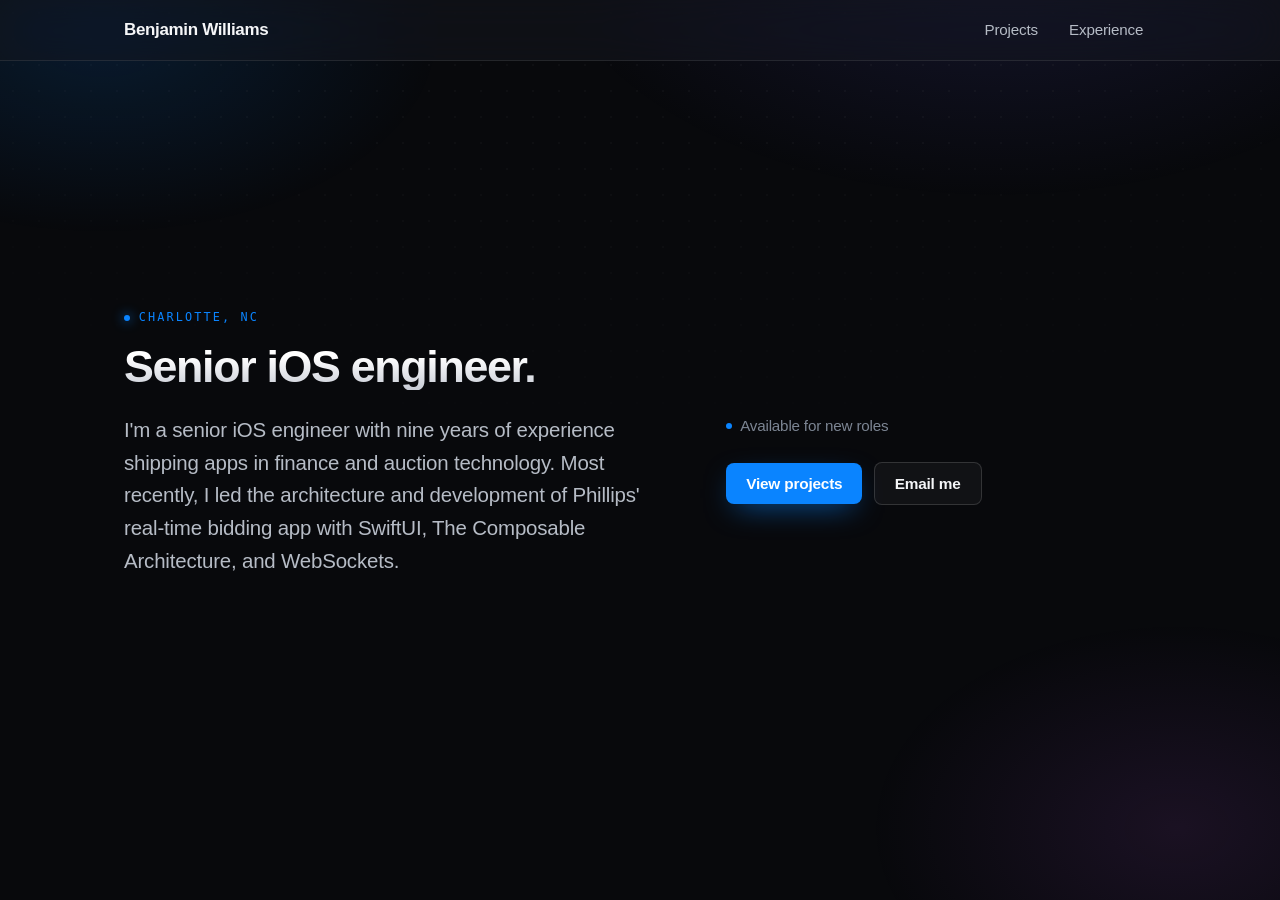
==== commit 8b1940d2: "chore: deploy polished portfolio" ====
--- a/index.html
+++ b/index.html
@@ -1 +1 @@
-<!DOCTYPE html><html lang="en"><head><meta charset="utf-8"><meta name="viewport" content="width=device-width, initial-scale=1, viewport-fit=cover"><title>Benjamin Williams - iOS and Software Engineer</title><meta name="description" content="Benjamin Williams is a senior iOS engineer in Charlotte, NC working on native Apple software, Metal graphics, and machine learning."><meta name="theme-color" content="#08090c"><meta property="og:title" content="Benjamin Williams - iOS and Software Engineer"><meta property="og:description" content="Benjamin Williams is a senior iOS engineer in Charlotte, NC working on native Apple software, Metal graphics, and machine learning."><meta property="og:type" content="website"><meta property="og:image" content="/images/splats/splats-hero-sr22.png"><meta name="twitter:card" content="summary_large_image"><link rel="stylesheet" href="/styles.css?v=20260711g"><link rel="icon" href="/favicon.svg?v=20260710" type="image/svg+xml"></head><body><header class="site-header"><div class="container nav"><a href="/" class="brand"><span class="nav-hide-sm">Benjamin Williams</span></a><nav class="nav-links" aria-label="Primary"><a href="/projects" class>Work</a><a href="/about" class>About</a><a href="mailto:benwilliams0540@gmail.com">Email</a></nav></div></header><main><section class="section hero"><div class="container"><div class="hero-layout reveal"><div class="hero-heading"><p class="eyebrow">Charlotte, NC</p><h1>Senior iOS engineer.</h1></div><div class="hero-details"><p class="lede">I'm a senior iOS engineer with nine years of experience shipping apps in finance and auction technology. Most recently, I led the architecture and development of Phillips' real-time bidding app with SwiftUI, The Composable Architecture, and WebSockets.</p><div class="hero-controls"><div class="hero-meta"><span class="hero-status">Available for new roles</span><a href="https://github.com/benwilliams0540" class="hero-link" target="_blank" rel="noopener">GitHub</a></div><div class="hero-actions"><a href="/projects" class="btn btn--primary">See my work<span class="arrow">&rarr;</span></a><a href="mailto:benwilliams0540@gmail.com" class="btn">Email me</a></div></div></div></div></div></section><section class="section section--tight"><div class="container"><div class="section-head reveal"><p class="eyebrow">Current project</p><h2>What I'm working on.</h2></div><div class="card card--feature reveal"><div class="feature-layout"><div class="feature-media"><img src="/images/splats/splats-hero-sr22.png" alt="Splats rendering a Gaussian-splat scene in the Mac app." class></div><div><span class="badge-feature">TestFlight beta</span><h3 style="font-size:1.7rem;margin-top:.8rem;">Splats</h3><p class="tagline">A Gaussian-splat viewer for Mac, iPad, and iPhone.</p><div class="chips"><span class="chip chip--accent">Swift 6</span><span class="chip">SwiftUI</span><span class="chip">Metal</span><span class="chip">MetalSplatter</span><span class="chip">TCA</span><span class="chip">App Clip</span></div><div style="margin-top:1.4rem;display:flex;gap:.7rem;flex-wrap:wrap;"><a href="/projects/splats" class="btn btn--primary">Read the case study<span class="arrow">&rarr;</span></a><a href="https://getsplats.app" class="btn" target="_blank" rel="noopener">Visit getsplats.app</a><a href="/projects/splats#viewer" class="btn">View a scene in 3D</a></div></div></div></div></div></section><section class="section section--tight contact-section"><div class="container contact-layout reveal"><div class="contact-heading"><p class="eyebrow">Contact</p><h2>Let's talk.</h2></div><div class="contact-copy"><p class="lede">If you'd like to work together, email is the best way to reach me.</p><div class="contact-actions"><a href="mailto:benwilliams0540@gmail.com" class="btn btn--primary">Email me<span class="arrow">&rarr;</span></a><a href="https://github.com/benwilliams0540" class="btn" target="_blank" rel="noopener">GitHub</a></div></div></div></section></main><footer class="site-footer"><div class="container footer-inner"><div><div class="brand"><span>Benjamin Williams</span></div><p class="muted">iOS and Software Engineer · Charlotte, NC</p></div><div class="footer-links"><a href="https://github.com/benwilliams0540" target="_blank" rel="noopener">GitHub</a></div></div></footer><script src="/site.js?v=20260710"></script></body></html>+<!DOCTYPE html><html lang="en"><head><meta charset="utf-8"><meta name="viewport" content="width=device-width, initial-scale=1, viewport-fit=cover"><title>Benjamin Williams - iOS and Software Engineer</title><meta name="description" content="Benjamin Williams is a senior iOS engineer in Charlotte, NC working on native Apple software, Metal graphics, and machine learning."><meta name="theme-color" content="#08090c"><meta property="og:title" content="Benjamin Williams - iOS and Software Engineer"><meta property="og:description" content="Benjamin Williams is a senior iOS engineer in Charlotte, NC working on native Apple software, Metal graphics, and machine learning."><meta property="og:type" content="website"><meta property="og:image" content="/images/splats/splats-hero-sr22.png"><meta name="twitter:card" content="summary_large_image"><link rel="stylesheet" href="/styles.css?v=20260711p"><link rel="icon" href="/favicon.svg?v=20260710" type="image/svg+xml"></head><body class="landing-page"><header class="site-header"><div class="container nav"><a href="/" class="brand"><span class="nav-hide-sm">Benjamin Williams</span></a><nav class="nav-links" aria-label="Primary"><a href="/projects" class>Projects</a><a href="/about" class>Experience</a></nav></div></header><main><section class="section hero hero--landing"><div class="container"><div class="hero-layout reveal"><div class="hero-heading"><p class="eyebrow">Charlotte, NC</p><h1>Senior iOS engineer.</h1></div><div class="hero-details"><p class="lede">I'm a senior iOS engineer with nine years of experience shipping apps in finance and auction technology. Most recently, I led the architecture and development of Phillips' real-time bidding app with SwiftUI, The Composable Architecture, and WebSockets.</p><div class="hero-controls"><div class="hero-meta"><span class="hero-status">Available for new roles</span></div><div class="hero-actions"><a href="/projects" class="btn btn--primary">View projects</a><a href="mailto:benwilliams0540@gmail.com" class="btn">Email me</a></div></div></div></div></div></section></main><footer class="site-footer"><div class="container footer-inner"><div><div class="brand"><span>Benjamin Williams</span></div><p class="muted">iOS and Software Engineer · Charlotte, NC</p></div><div class="footer-links"><a href="mailto:benwilliams0540@gmail.com">Email</a><a href="https://github.com/benwilliams0540" target="_blank" rel="noopener">GitHub</a></div></div></footer><script src="/site.js?v=20260710"></script></body></html>
--- a/styles.css
+++ b/styles.css
@@ -58,6 +58,14 @@
   overflow-x: hidden;
 }
 
+body.landing-page {
+  min-height: 100svh;
+  display: flex;
+  flex-direction: column;
+}
+.landing-page main { display: flex; flex: 1; }
+.landing-page .site-footer { display: none; }
+
 /* Ambient point-cloud glow behind everything */
 body::before {
   content: "";
@@ -142,7 +150,7 @@
 .btn {
   display: inline-flex; align-items: center; gap: 0.5rem;
   font-size: 0.96rem; font-weight: 550; line-height: 1;
-  padding: 0.8rem 1.25rem; border-radius: 999px;
+  padding: 0.8rem 1.25rem; border-radius: 8px;
   border: 1px solid var(--hairline-2); color: var(--text);
   background: var(--surface);
   transition: transform 0.18s var(--ease), background 0.2s var(--ease), border-color 0.2s var(--ease);
@@ -152,24 +160,36 @@
 .btn:active { transform: translateY(0); }
 .btn--primary {
   border: none; color: #fff;
-  background: linear-gradient(135deg, var(--accent), var(--accent-2));
+  background: var(--accent);
   box-shadow: 0 10px 30px -10px rgba(10, 132, 255, 0.7);
 }
-.btn--primary:hover { background: linear-gradient(135deg, #2b95ff, #6f6df0); }
-.btn .arrow { transition: transform 0.18s var(--ease); }
-.btn:hover .arrow { transform: translateX(3px); }
+.btn--primary:hover { background: #2b95ff; }
+.text-link {
+  display: inline-flex;
+  align-items: center;
+  gap: 0.45rem;
+  min-height: 44px;
+  color: var(--text-2);
+  font-size: 0.95rem;
+  font-weight: 550;
+  transition: color 0.2s var(--ease);
+}
+.text-link:hover { color: var(--text); }
+.text-link .external-arrow { color: var(--text-3); transition: transform 0.18s var(--ease), color 0.2s var(--ease); }
+.text-link:hover .external-arrow { color: var(--accent); transform: translate(2px, -2px); }
 
 /* ---- Chips / tags ---- */
 .chips { display: flex; flex-wrap: wrap; gap: 0.45rem; }
 .chip {
-  font-family: var(--font-mono); font-size: 0.76rem; letter-spacing: -0.01em;
+  font-family: var(--font-mono); font-size: 0.76rem; letter-spacing: 0;
   color: var(--text-2); padding: 0.32rem 0.7rem; border-radius: 999px;
-  background: var(--surface); border: 1px solid var(--hairline);
-}
-.chip--accent { color: #cfe2ff; border-color: rgba(10, 132, 255, 0.4); background: rgba(10, 132, 255, 0.1); }
+  background: transparent; border: 1px solid var(--hairline);
+}
+.chip--accent { color: var(--text-2); }
 
 /* ---- Hero ---- */
 .hero { padding-block: clamp(24px, 3vw, 40px) clamp(28px, 4vw, 48px); }
+.hero--landing { flex: 1; width: 100%; }
 .hero-details {
   display: grid;
   grid-template-columns: minmax(0, 1.1fr) minmax(0, 0.9fr);
@@ -196,6 +216,7 @@
 /* ---- Cards / grid ---- */
 .grid { display: grid; gap: 20px; }
 .grid--projects { grid-template-columns: repeat(auto-fill, minmax(320px, 1fr)); }
+.projects-list { display: grid; gap: clamp(32px, 5vw, 56px); }
 
 .card {
   position: relative; display: flex; flex-direction: column;
@@ -219,6 +240,15 @@
   aspect-ratio: 16 / 10; background: var(--bg-elev);
 }
 .feature-media img { width: 100%; height: 100%; object-fit: cover; display: block; }
+.feature-actions,
+.case-actions {
+  display: flex;
+  flex-wrap: wrap;
+  align-items: center;
+  gap: 0.7rem 1.2rem;
+  margin-top: 1.4rem;
+}
+.case-actions { margin-top: 1.6rem; }
 .feature-media--system { display: grid; place-items: center; padding: 1rem; }
 .feature-system-preview { display: grid; gap: 0.8rem; width: 100%; }
 .feature-system-preview-nodes {
@@ -254,14 +284,13 @@
   text-align: center;
 }
 .badge-feature {
+  display: inline-flex; align-items: center; gap: 0.5rem;
   font-family: var(--font-mono); font-size: 0.7rem; letter-spacing: 0.12em; text-transform: uppercase;
-  color: var(--warm); border: 1px solid rgba(255, 159, 10, 0.4); background: rgba(255, 159, 10, 0.08);
-  padding: 0.28rem 0.6rem; border-radius: 999px;
-}
+  color: var(--warm);
+}
+.badge-feature::before { content: ""; width: 5px; height: 5px; border-radius: 50%; background: currentColor; }
 .badge-feature--development {
   color: #85b7eb;
-  border-color: rgba(10, 132, 255, 0.42);
-  background: rgba(10, 132, 255, 0.1);
 }
 
 /* ---- Section heads ---- */
@@ -619,6 +648,7 @@
 
 /* ---- About ---- */
 .about-grid { display: grid; grid-template-columns: 1.4fr 1fr; gap: 2.5rem; margin-top: clamp(2rem, 4vw, 2.75rem); }
+.about-actions { display: flex; flex-wrap: wrap; margin-top: 1.5rem; }
 .timeline { list-style: none; margin: 0; padding: 0; }
 .timeline li { position: relative; padding: 0 0 1.8rem 1.6rem; border-left: 1px solid var(--hairline); }
 .timeline li:last-child { border-left-color: transparent; padding-bottom: 0; }
@@ -688,6 +718,13 @@
   .carousel-control { display: grid; }
   .carousel-control-previous { left: -3rem; }
   .carousel-control-next { right: -3rem; }
+}
+@media (min-width: 881px) {
+  .landing-page main { align-items: center; }
+  .landing-page .hero--landing {
+    flex: 0 0 auto;
+    transform: translateY(-4vh);
+  }
 }
 @media (max-width: 560px) {
   body { font-size: 16px; }
@@ -703,3 +740,7 @@
   }
   .carousel-control-symbol { font-size: 1.72rem; }
 }
+@media (max-width: 360px) {
+  .nav.container { padding-inline: 16px; }
+  .nav-links a { padding-inline: 0.3rem; font-size: 0.86rem; }
+}
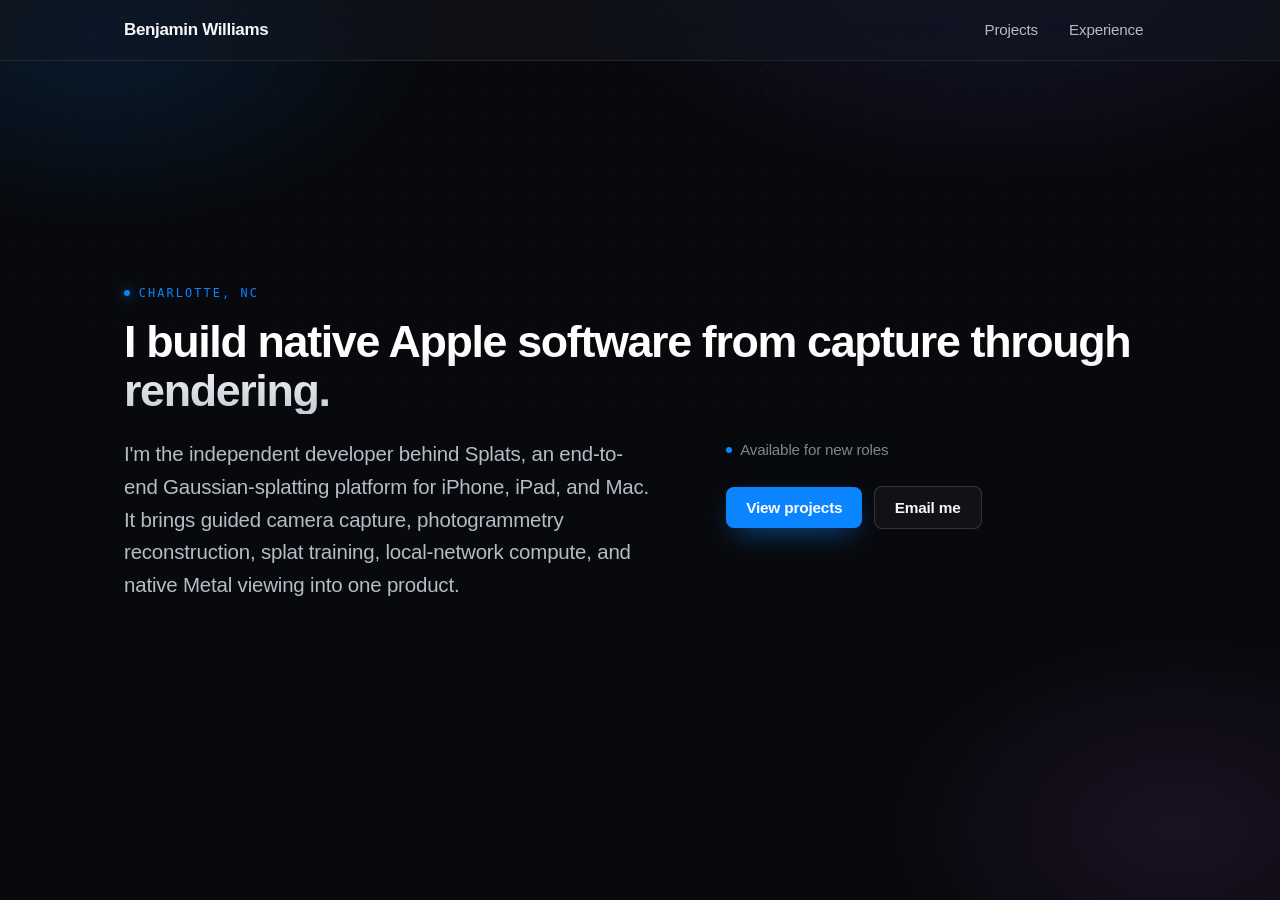
==== commit 6496ea53: "chore: deploy revised portfolio resume" ====
--- a/index.html
+++ b/index.html
@@ -1 +1 @@
-<!DOCTYPE html><html lang="en"><head><meta charset="utf-8"><meta name="viewport" content="width=device-width, initial-scale=1, viewport-fit=cover"><title>Benjamin Williams - iOS and Software Engineer</title><meta name="description" content="Benjamin Williams is a senior iOS engineer in Charlotte, NC working on native Apple software, Metal graphics, and machine learning."><meta name="theme-color" content="#08090c"><meta property="og:title" content="Benjamin Williams - iOS and Software Engineer"><meta property="og:description" content="Benjamin Williams is a senior iOS engineer in Charlotte, NC working on native Apple software, Metal graphics, and machine learning."><meta property="og:type" content="website"><meta property="og:image" content="/images/splats/splats-hero-sr22.png"><meta name="twitter:card" content="summary_large_image"><link rel="stylesheet" href="/styles.css?v=20260711p"><link rel="icon" href="/favicon.svg?v=20260710" type="image/svg+xml"></head><body class="landing-page"><header class="site-header"><div class="container nav"><a href="/" class="brand"><span class="nav-hide-sm">Benjamin Williams</span></a><nav class="nav-links" aria-label="Primary"><a href="/projects" class>Projects</a><a href="/about" class>Experience</a></nav></div></header><main><section class="section hero hero--landing"><div class="container"><div class="hero-layout reveal"><div class="hero-heading"><p class="eyebrow">Charlotte, NC</p><h1>Senior iOS engineer.</h1></div><div class="hero-details"><p class="lede">I'm a senior iOS engineer with nine years of experience shipping apps in finance and auction technology. Most recently, I led the architecture and development of Phillips' real-time bidding app with SwiftUI, The Composable Architecture, and WebSockets.</p><div class="hero-controls"><div class="hero-meta"><span class="hero-status">Available for new roles</span></div><div class="hero-actions"><a href="/projects" class="btn btn--primary">View projects</a><a href="mailto:benwilliams0540@gmail.com" class="btn">Email me</a></div></div></div></div></div></section></main><footer class="site-footer"><div class="container footer-inner"><div><div class="brand"><span>Benjamin Williams</span></div><p class="muted">iOS and Software Engineer · Charlotte, NC</p></div><div class="footer-links"><a href="mailto:benwilliams0540@gmail.com">Email</a><a href="https://github.com/benwilliams0540" target="_blank" rel="noopener">GitHub</a></div></div></footer><script src="/site.js?v=20260710"></script></body></html>+<!DOCTYPE html><html lang="en"><head><meta charset="utf-8"><meta name="viewport" content="width=device-width, initial-scale=1, viewport-fit=cover"><title>Benjamin Williams — Independent Developer Building Splats</title><meta name="description" content="Benjamin Williams is the independent developer behind Splats, a local-first Gaussian-splatting platform for capture, reconstruction, training, and native Metal viewing on Apple devices."><meta name="theme-color" content="#08090c"><meta property="og:title" content="Benjamin Williams — Independent Developer Building Splats"><meta property="og:description" content="Benjamin Williams is the independent developer behind Splats, a local-first Gaussian-splatting platform for capture, reconstruction, training, and native Metal viewing on Apple devices."><meta property="og:type" content="website"><meta property="og:image" content="/images/splats/splats-hero-sr22.png"><meta name="twitter:card" content="summary_large_image"><link rel="stylesheet" href="/styles.css?v=20260727"><link rel="icon" href="/favicon.svg?v=20260710" type="image/svg+xml"></head><body class="landing-page"><header class="site-header"><div class="container nav"><a href="/" class="brand"><span class="nav-hide-sm">Benjamin Williams</span></a><nav class="nav-links" aria-label="Primary"><a href="/projects" class>Projects</a><a href="/about" class>Experience</a></nav></div></header><main><section class="section hero hero--landing"><div class="container"><div class="hero-layout reveal"><div class="hero-heading"><p class="eyebrow">Charlotte, NC</p><h1>I build native Apple software from capture through rendering.</h1></div><div class="hero-details"><p class="lede">I'm the independent developer behind Splats, an end-to-end Gaussian-splatting platform for iPhone, iPad, and Mac. It brings guided camera capture, photogrammetry reconstruction, splat training, local-network compute, and native Metal viewing into one product.</p><div class="hero-controls"><div class="hero-meta"><span class="hero-status">Available for new roles</span></div><div class="hero-actions"><a href="/projects" class="btn btn--primary">View projects</a><a href="mailto:benwilliams0540@gmail.com" class="btn">Email me</a></div></div></div></div></div></section></main><footer class="site-footer"><div class="container footer-inner"><div><div class="brand"><span>Benjamin Williams</span></div><p class="muted">Senior Software Engineer | Apple Platforms · Charlotte, NC</p></div><div class="footer-links"><a href="mailto:benwilliams0540@gmail.com">Email</a><a href="https://github.com/benwilliams0540" target="_blank" rel="noopener">GitHub</a></div></div></footer><script src="/site.js?v=20260710"></script></body></html>
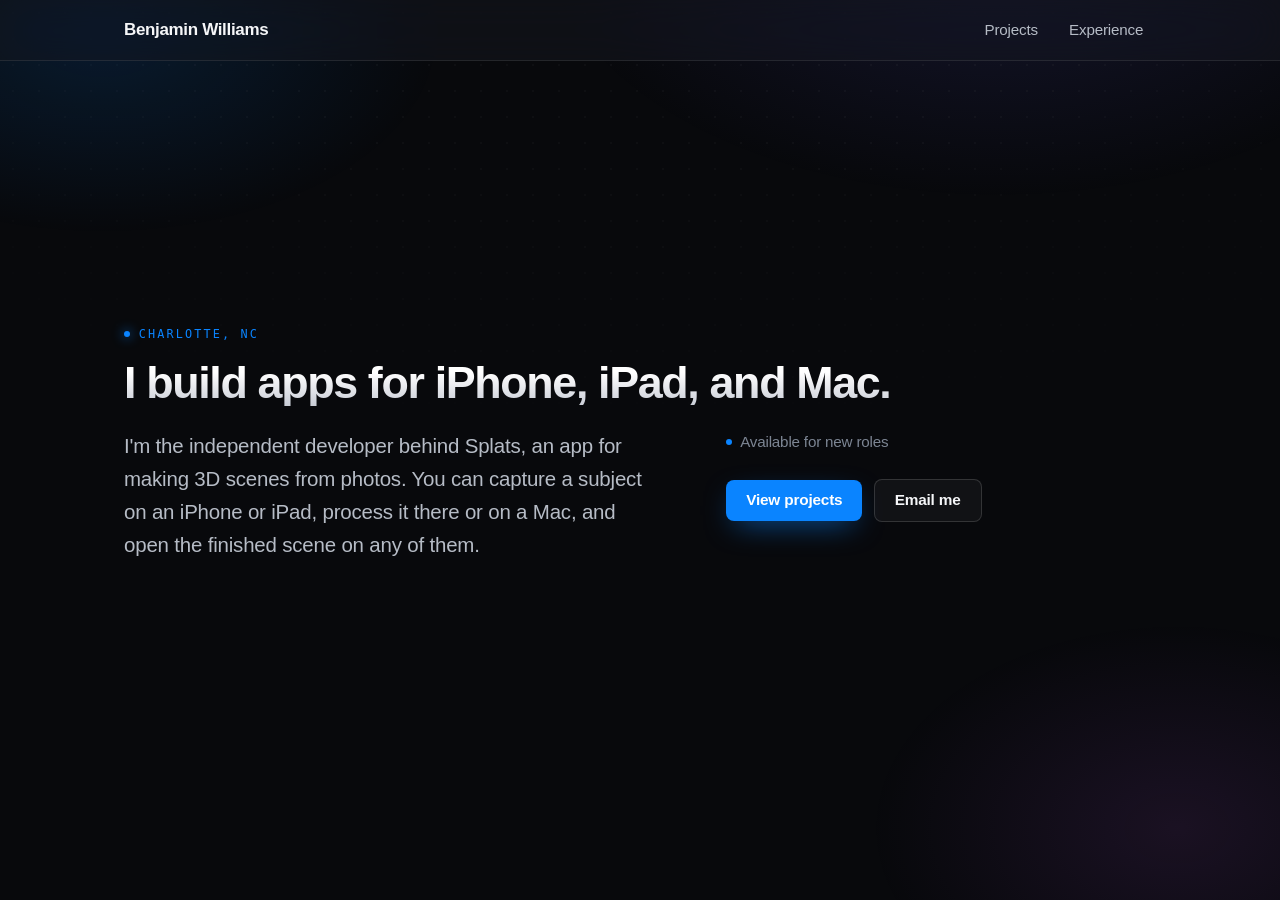
==== commit 69a5e6f7: "chore: deploy simplified portfolio introduction" ====
--- a/index.html
+++ b/index.html
@@ -1 +1 @@
-<!DOCTYPE html><html lang="en"><head><meta charset="utf-8"><meta name="viewport" content="width=device-width, initial-scale=1, viewport-fit=cover"><title>Benjamin Williams — Independent Developer Building Splats</title><meta name="description" content="Benjamin Williams is the independent developer behind Splats, a local-first Gaussian-splatting platform for capture, reconstruction, training, and native Metal viewing on Apple devices."><meta name="theme-color" content="#08090c"><meta property="og:title" content="Benjamin Williams — Independent Developer Building Splats"><meta property="og:description" content="Benjamin Williams is the independent developer behind Splats, a local-first Gaussian-splatting platform for capture, reconstruction, training, and native Metal viewing on Apple devices."><meta property="og:type" content="website"><meta property="og:image" content="/images/splats/splats-hero-sr22.png"><meta name="twitter:card" content="summary_large_image"><link rel="stylesheet" href="/styles.css?v=20260727"><link rel="icon" href="/favicon.svg?v=20260710" type="image/svg+xml"></head><body class="landing-page"><header class="site-header"><div class="container nav"><a href="/" class="brand"><span class="nav-hide-sm">Benjamin Williams</span></a><nav class="nav-links" aria-label="Primary"><a href="/projects" class>Projects</a><a href="/about" class>Experience</a></nav></div></header><main><section class="section hero hero--landing"><div class="container"><div class="hero-layout reveal"><div class="hero-heading"><p class="eyebrow">Charlotte, NC</p><h1>I build native Apple software from capture through rendering.</h1></div><div class="hero-details"><p class="lede">I'm the independent developer behind Splats, an end-to-end Gaussian-splatting platform for iPhone, iPad, and Mac. It brings guided camera capture, photogrammetry reconstruction, splat training, local-network compute, and native Metal viewing into one product.</p><div class="hero-controls"><div class="hero-meta"><span class="hero-status">Available for new roles</span></div><div class="hero-actions"><a href="/projects" class="btn btn--primary">View projects</a><a href="mailto:benwilliams0540@gmail.com" class="btn">Email me</a></div></div></div></div></div></section></main><footer class="site-footer"><div class="container footer-inner"><div><div class="brand"><span>Benjamin Williams</span></div><p class="muted">Senior Software Engineer | Apple Platforms · Charlotte, NC</p></div><div class="footer-links"><a href="mailto:benwilliams0540@gmail.com">Email</a><a href="https://github.com/benwilliams0540" target="_blank" rel="noopener">GitHub</a></div></div></footer><script src="/site.js?v=20260710"></script></body></html>+<!DOCTYPE html><html lang="en"><head><meta charset="utf-8"><meta name="viewport" content="width=device-width, initial-scale=1, viewport-fit=cover"><title>Benjamin Williams | Apps for iPhone, iPad, and Mac</title><meta name="description" content="Benjamin Williams builds apps for iPhone, iPad, and Mac and is the independent developer behind Splats, an app for making 3D scenes from photos."><meta name="theme-color" content="#08090c"><meta property="og:title" content="Benjamin Williams | Apps for iPhone, iPad, and Mac"><meta property="og:description" content="Benjamin Williams builds apps for iPhone, iPad, and Mac and is the independent developer behind Splats, an app for making 3D scenes from photos."><meta property="og:type" content="website"><meta property="og:image" content="/images/splats/splats-hero-sr22.png"><meta name="twitter:card" content="summary_large_image"><link rel="stylesheet" href="/styles.css?v=20260727"><link rel="icon" href="/favicon.svg?v=20260710" type="image/svg+xml"></head><body class="landing-page"><header class="site-header"><div class="container nav"><a href="/" class="brand"><span class="nav-hide-sm">Benjamin Williams</span></a><nav class="nav-links" aria-label="Primary"><a href="/projects" class>Projects</a><a href="/about" class>Experience</a></nav></div></header><main><section class="section hero hero--landing"><div class="container"><div class="hero-layout reveal"><div class="hero-heading"><p class="eyebrow">Charlotte, NC</p><h1>I build apps for iPhone, iPad, and Mac.</h1></div><div class="hero-details"><p class="lede">I'm the independent developer behind Splats, an app for making 3D scenes from photos. You can capture a subject on an iPhone or iPad, process it there or on a Mac, and open the finished scene on any of them.</p><div class="hero-controls"><div class="hero-meta"><span class="hero-status">Available for new roles</span></div><div class="hero-actions"><a href="/projects" class="btn btn--primary">View projects</a><a href="mailto:benwilliams0540@gmail.com" class="btn">Email me</a></div></div></div></div></div></section></main><footer class="site-footer"><div class="container footer-inner"><div><div class="brand"><span>Benjamin Williams</span></div><p class="muted">Senior Software Engineer | Apple Platforms · Charlotte, NC</p></div><div class="footer-links"><a href="mailto:benwilliams0540@gmail.com">Email</a><a href="https://github.com/benwilliams0540" target="_blank" rel="noopener">GitHub</a></div></div></footer><script src="/site.js?v=20260710"></script></body></html>
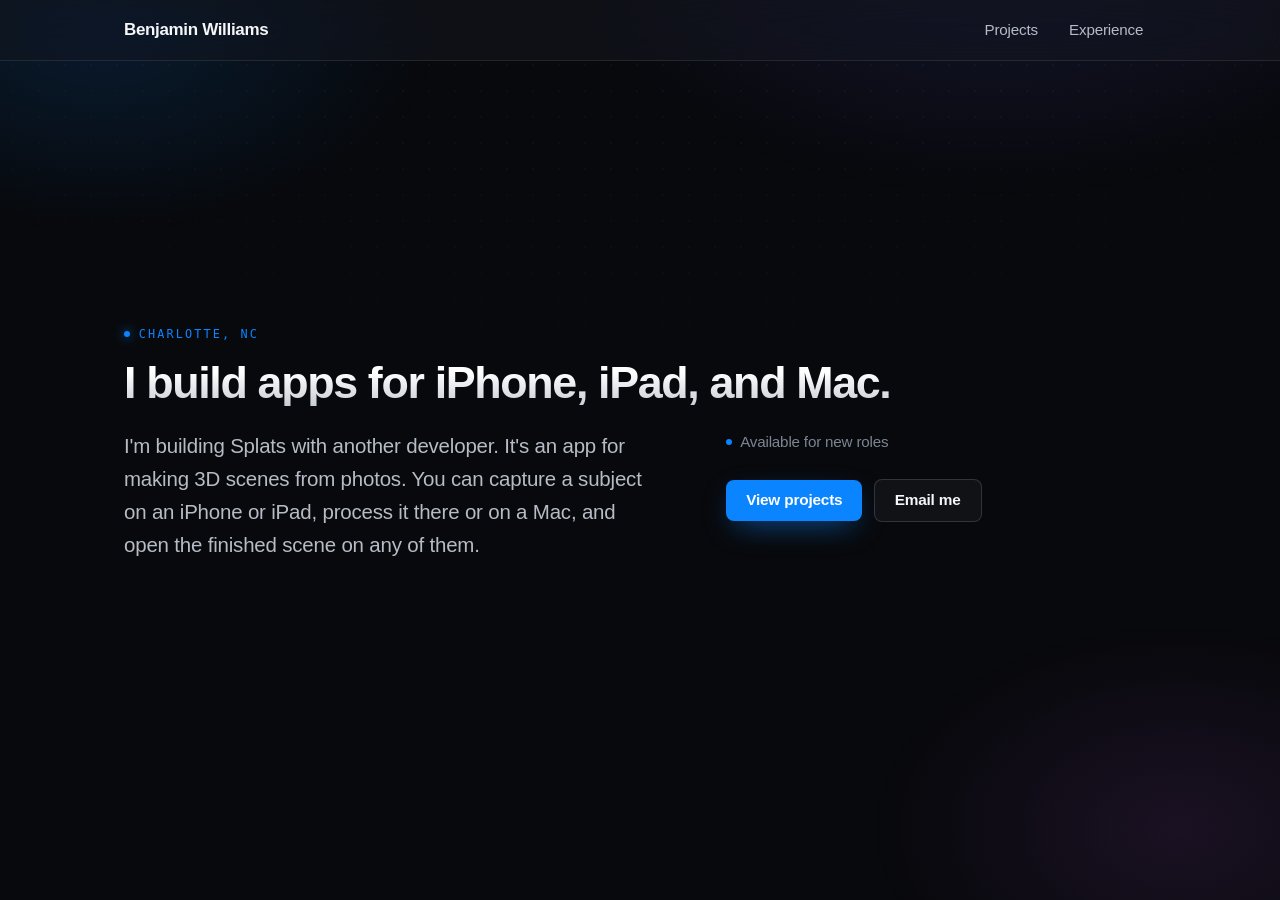
==== commit f961edf3: "fix: credit Splats collaboration" ====
--- a/index.html
+++ b/index.html
@@ -1 +1 @@
-<!DOCTYPE html><html lang="en"><head><meta charset="utf-8"><meta name="viewport" content="width=device-width, initial-scale=1, viewport-fit=cover"><title>Benjamin Williams | Apps for iPhone, iPad, and Mac</title><meta name="description" content="Benjamin Williams builds apps for iPhone, iPad, and Mac and is the independent developer behind Splats, an app for making 3D scenes from photos."><meta name="theme-color" content="#08090c"><meta property="og:title" content="Benjamin Williams | Apps for iPhone, iPad, and Mac"><meta property="og:description" content="Benjamin Williams builds apps for iPhone, iPad, and Mac and is the independent developer behind Splats, an app for making 3D scenes from photos."><meta property="og:type" content="website"><meta property="og:image" content="/images/splats/splats-hero-sr22.png"><meta name="twitter:card" content="summary_large_image"><link rel="stylesheet" href="/styles.css?v=20260727"><link rel="icon" href="/favicon.svg?v=20260710" type="image/svg+xml"></head><body class="landing-page"><header class="site-header"><div class="container nav"><a href="/" class="brand"><span class="nav-hide-sm">Benjamin Williams</span></a><nav class="nav-links" aria-label="Primary"><a href="/projects" class>Projects</a><a href="/about" class>Experience</a></nav></div></header><main><section class="section hero hero--landing"><div class="container"><div class="hero-layout reveal"><div class="hero-heading"><p class="eyebrow">Charlotte, NC</p><h1>I build apps for iPhone, iPad, and Mac.</h1></div><div class="hero-details"><p class="lede">I'm the independent developer behind Splats, an app for making 3D scenes from photos. You can capture a subject on an iPhone or iPad, process it there or on a Mac, and open the finished scene on any of them.</p><div class="hero-controls"><div class="hero-meta"><span class="hero-status">Available for new roles</span></div><div class="hero-actions"><a href="/projects" class="btn btn--primary">View projects</a><a href="mailto:benwilliams0540@gmail.com" class="btn">Email me</a></div></div></div></div></div></section></main><footer class="site-footer"><div class="container footer-inner"><div><div class="brand"><span>Benjamin Williams</span></div><p class="muted">Senior Software Engineer | Apple Platforms · Charlotte, NC</p></div><div class="footer-links"><a href="mailto:benwilliams0540@gmail.com">Email</a><a href="https://github.com/benwilliams0540" target="_blank" rel="noopener">GitHub</a></div></div></footer><script src="/site.js?v=20260710"></script></body></html>+<!DOCTYPE html><html lang="en"><head><meta charset="utf-8"><meta name="viewport" content="width=device-width, initial-scale=1, viewport-fit=cover"><title>Benjamin Williams | Apps for iPhone, iPad, and Mac</title><meta name="description" content="Benjamin Williams builds apps for iPhone, iPad, and Mac and works on Splats with another developer. Splats is an app for making 3D scenes from photos."><meta name="theme-color" content="#08090c"><meta property="og:title" content="Benjamin Williams | Apps for iPhone, iPad, and Mac"><meta property="og:description" content="Benjamin Williams builds apps for iPhone, iPad, and Mac and works on Splats with another developer. Splats is an app for making 3D scenes from photos."><meta property="og:type" content="website"><meta property="og:image" content="/images/splats/splats-hero-sr22.png"><meta name="twitter:card" content="summary_large_image"><link rel="stylesheet" href="/styles.css?v=20260727"><link rel="icon" href="/favicon.svg?v=20260710" type="image/svg+xml"></head><body class="landing-page"><header class="site-header"><div class="container nav"><a href="/" class="brand"><span class="nav-hide-sm">Benjamin Williams</span></a><nav class="nav-links" aria-label="Primary"><a href="/projects" class>Projects</a><a href="/about" class>Experience</a></nav></div></header><main><section class="section hero hero--landing"><div class="container"><div class="hero-layout reveal"><div class="hero-heading"><p class="eyebrow">Charlotte, NC</p><h1>I build apps for iPhone, iPad, and Mac.</h1></div><div class="hero-details"><p class="lede">I'm building Splats with another developer. It's an app for making 3D scenes from photos. You can capture a subject on an iPhone or iPad, process it there or on a Mac, and open the finished scene on any of them.</p><div class="hero-controls"><div class="hero-meta"><span class="hero-status">Available for new roles</span></div><div class="hero-actions"><a href="/projects" class="btn btn--primary">View projects</a><a href="mailto:benwilliams0540@gmail.com" class="btn">Email me</a></div></div></div></div></div></section></main><footer class="site-footer"><div class="container footer-inner"><div><div class="brand"><span>Benjamin Williams</span></div><p class="muted">Senior Software Engineer | Apple Platforms · Charlotte, NC</p></div><div class="footer-links"><a href="mailto:benwilliams0540@gmail.com">Email</a><a href="https://github.com/benwilliams0540" target="_blank" rel="noopener">GitHub</a></div></div></footer><script src="/site.js?v=20260710"></script></body></html>
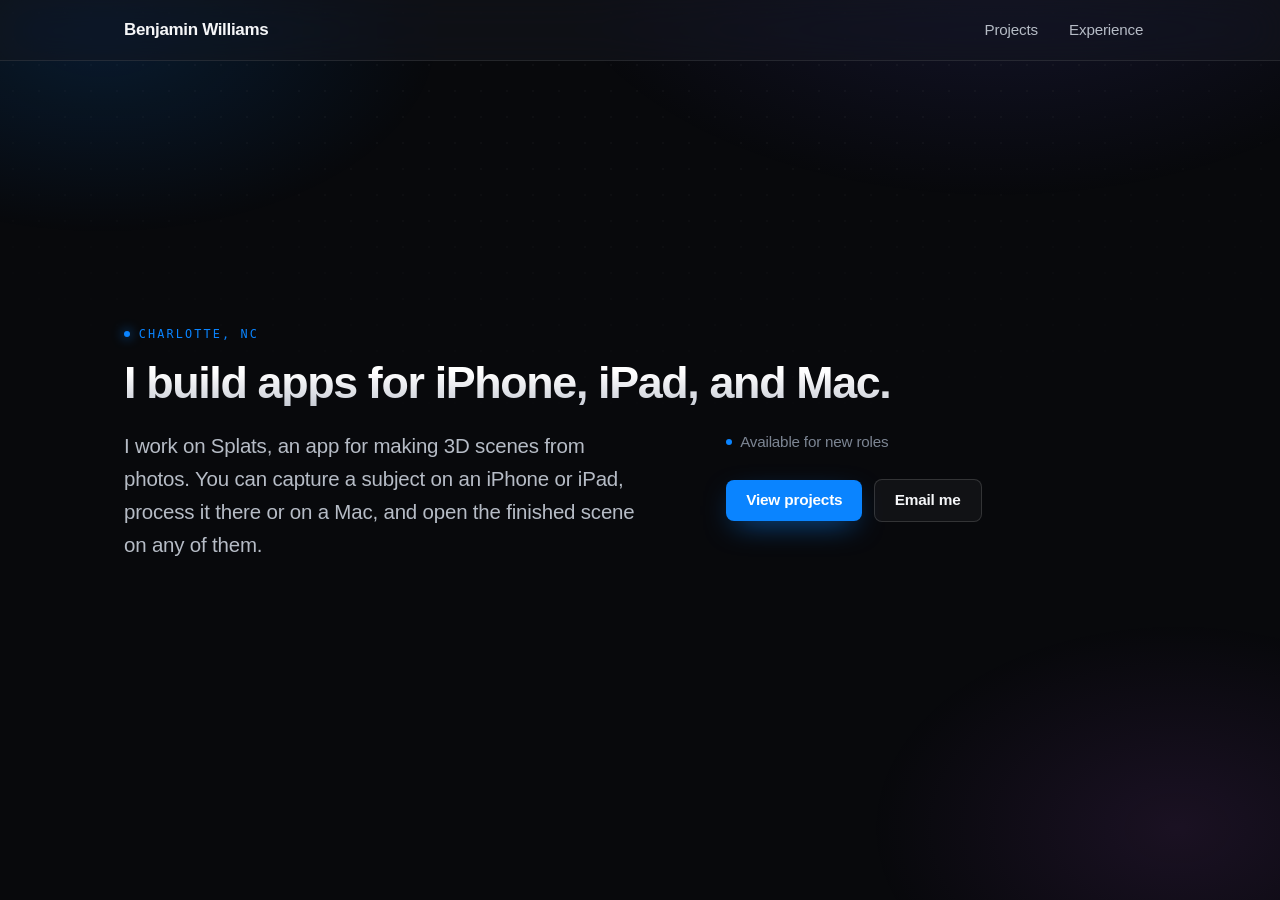
==== commit fc160896: "fix: make Splats introduction more natural" ====
--- a/index.html
+++ b/index.html
@@ -1 +1 @@
-<!DOCTYPE html><html lang="en"><head><meta charset="utf-8"><meta name="viewport" content="width=device-width, initial-scale=1, viewport-fit=cover"><title>Benjamin Williams | Apps for iPhone, iPad, and Mac</title><meta name="description" content="Benjamin Williams builds apps for iPhone, iPad, and Mac and works on Splats with another developer. Splats is an app for making 3D scenes from photos."><meta name="theme-color" content="#08090c"><meta property="og:title" content="Benjamin Williams | Apps for iPhone, iPad, and Mac"><meta property="og:description" content="Benjamin Williams builds apps for iPhone, iPad, and Mac and works on Splats with another developer. Splats is an app for making 3D scenes from photos."><meta property="og:type" content="website"><meta property="og:image" content="/images/splats/splats-hero-sr22.png"><meta name="twitter:card" content="summary_large_image"><link rel="stylesheet" href="/styles.css?v=20260727"><link rel="icon" href="/favicon.svg?v=20260710" type="image/svg+xml"></head><body class="landing-page"><header class="site-header"><div class="container nav"><a href="/" class="brand"><span class="nav-hide-sm">Benjamin Williams</span></a><nav class="nav-links" aria-label="Primary"><a href="/projects" class>Projects</a><a href="/about" class>Experience</a></nav></div></header><main><section class="section hero hero--landing"><div class="container"><div class="hero-layout reveal"><div class="hero-heading"><p class="eyebrow">Charlotte, NC</p><h1>I build apps for iPhone, iPad, and Mac.</h1></div><div class="hero-details"><p class="lede">I'm building Splats with another developer. It's an app for making 3D scenes from photos. You can capture a subject on an iPhone or iPad, process it there or on a Mac, and open the finished scene on any of them.</p><div class="hero-controls"><div class="hero-meta"><span class="hero-status">Available for new roles</span></div><div class="hero-actions"><a href="/projects" class="btn btn--primary">View projects</a><a href="mailto:benwilliams0540@gmail.com" class="btn">Email me</a></div></div></div></div></div></section></main><footer class="site-footer"><div class="container footer-inner"><div><div class="brand"><span>Benjamin Williams</span></div><p class="muted">Senior Software Engineer | Apple Platforms · Charlotte, NC</p></div><div class="footer-links"><a href="mailto:benwilliams0540@gmail.com">Email</a><a href="https://github.com/benwilliams0540" target="_blank" rel="noopener">GitHub</a></div></div></footer><script src="/site.js?v=20260710"></script></body></html>+<!DOCTYPE html><html lang="en"><head><meta charset="utf-8"><meta name="viewport" content="width=device-width, initial-scale=1, viewport-fit=cover"><title>Benjamin Williams | Apps for iPhone, iPad, and Mac</title><meta name="description" content="Benjamin Williams builds apps for iPhone, iPad, and Mac and works on Splats, an app for making 3D scenes from photos."><meta name="theme-color" content="#08090c"><meta property="og:title" content="Benjamin Williams | Apps for iPhone, iPad, and Mac"><meta property="og:description" content="Benjamin Williams builds apps for iPhone, iPad, and Mac and works on Splats, an app for making 3D scenes from photos."><meta property="og:type" content="website"><meta property="og:image" content="/images/splats/splats-hero-sr22.png"><meta name="twitter:card" content="summary_large_image"><link rel="stylesheet" href="/styles.css?v=20260727"><link rel="icon" href="/favicon.svg?v=20260710" type="image/svg+xml"></head><body class="landing-page"><header class="site-header"><div class="container nav"><a href="/" class="brand"><span class="nav-hide-sm">Benjamin Williams</span></a><nav class="nav-links" aria-label="Primary"><a href="/projects" class>Projects</a><a href="/about" class>Experience</a></nav></div></header><main><section class="section hero hero--landing"><div class="container"><div class="hero-layout reveal"><div class="hero-heading"><p class="eyebrow">Charlotte, NC</p><h1>I build apps for iPhone, iPad, and Mac.</h1></div><div class="hero-details"><p class="lede">I work on Splats, an app for making 3D scenes from photos. You can capture a subject on an iPhone or iPad, process it there or on a Mac, and open the finished scene on any of them.</p><div class="hero-controls"><div class="hero-meta"><span class="hero-status">Available for new roles</span></div><div class="hero-actions"><a href="/projects" class="btn btn--primary">View projects</a><a href="mailto:benwilliams0540@gmail.com" class="btn">Email me</a></div></div></div></div></div></section></main><footer class="site-footer"><div class="container footer-inner"><div><div class="brand"><span>Benjamin Williams</span></div><p class="muted">Senior Software Engineer | Apple Platforms · Charlotte, NC</p></div><div class="footer-links"><a href="mailto:benwilliams0540@gmail.com">Email</a><a href="https://github.com/benwilliams0540" target="_blank" rel="noopener">GitHub</a></div></div></footer><script src="/site.js?v=20260710"></script></body></html>
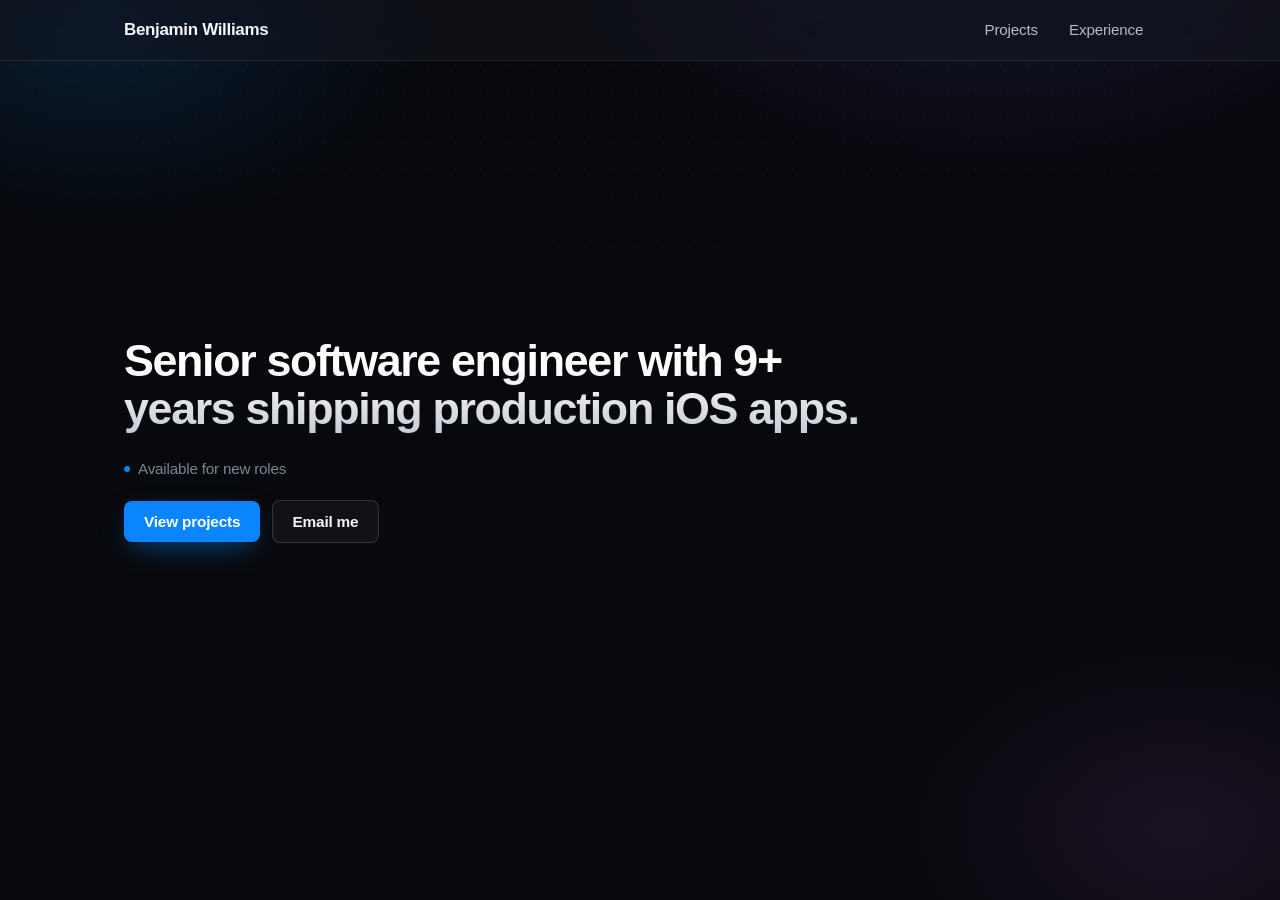
==== commit dfa3c271: "build: publish portfolio update Source-Commit: 650a2059bcd8267f01644498a426f4a571eb42d4" ====
--- a/index.html
+++ b/index.html
@@ -1 +1 @@
-<!DOCTYPE html><html lang="en"><head><meta charset="utf-8"><meta name="viewport" content="width=device-width, initial-scale=1, viewport-fit=cover"><title>Benjamin Williams | Apps for iPhone, iPad, and Mac</title><meta name="description" content="Benjamin Williams builds apps for iPhone, iPad, and Mac and works on Splats, an app for making 3D scenes from photos."><meta name="theme-color" content="#08090c"><meta property="og:title" content="Benjamin Williams | Apps for iPhone, iPad, and Mac"><meta property="og:description" content="Benjamin Williams builds apps for iPhone, iPad, and Mac and works on Splats, an app for making 3D scenes from photos."><meta property="og:type" content="website"><meta property="og:image" content="/images/splats/splats-hero-sr22.png"><meta name="twitter:card" content="summary_large_image"><link rel="stylesheet" href="/styles.css?v=20260727"><link rel="icon" href="/favicon.svg?v=20260710" type="image/svg+xml"></head><body class="landing-page"><header class="site-header"><div class="container nav"><a href="/" class="brand"><span class="nav-hide-sm">Benjamin Williams</span></a><nav class="nav-links" aria-label="Primary"><a href="/projects" class>Projects</a><a href="/about" class>Experience</a></nav></div></header><main><section class="section hero hero--landing"><div class="container"><div class="hero-layout reveal"><div class="hero-heading"><p class="eyebrow">Charlotte, NC</p><h1>I build apps for iPhone, iPad, and Mac.</h1></div><div class="hero-details"><p class="lede">I work on Splats, an app for making 3D scenes from photos. You can capture a subject on an iPhone or iPad, process it there or on a Mac, and open the finished scene on any of them.</p><div class="hero-controls"><div class="hero-meta"><span class="hero-status">Available for new roles</span></div><div class="hero-actions"><a href="/projects" class="btn btn--primary">View projects</a><a href="mailto:benwilliams0540@gmail.com" class="btn">Email me</a></div></div></div></div></div></section></main><footer class="site-footer"><div class="container footer-inner"><div><div class="brand"><span>Benjamin Williams</span></div><p class="muted">Senior Software Engineer | Apple Platforms · Charlotte, NC</p></div><div class="footer-links"><a href="mailto:benwilliams0540@gmail.com">Email</a><a href="https://github.com/benwilliams0540" target="_blank" rel="noopener">GitHub</a></div></div></footer><script src="/site.js?v=20260710"></script></body></html>+<!DOCTYPE html><html lang="en"><head><meta charset="utf-8"><meta name="viewport" content="width=device-width, initial-scale=1, viewport-fit=cover"><title>Benjamin Williams | Apps for iPhone, iPad, and Mac</title><meta name="description" content="Senior software engineer with 9+ years shipping production iOS apps. Now I'm building Splats, which turns photos into 3D scenes."><meta name="theme-color" content="#08090c"><meta property="og:title" content="Benjamin Williams | Apps for iPhone, iPad, and Mac"><meta property="og:description" content="Senior software engineer with 9+ years shipping production iOS apps. Now I'm building Splats, which turns photos into 3D scenes."><meta property="og:type" content="website"><meta property="og:image" content="https://benwilliams0540.github.io/images/splats/splats-hero-sr22.png"><meta name="twitter:card" content="summary_large_image"><link rel="stylesheet" href="/styles.css?v=20261105"><link rel="icon" href="/favicon.svg?v=20260710" type="image/svg+xml"></head><body class="landing-page"><header class="site-header"><div class="container nav"><a href="/" class="brand"><span class="nav-hide-sm">Benjamin Williams</span></a><nav class="nav-links" aria-label="Primary"><a href="/projects" class>Projects</a><a href="/about" class>Experience</a></nav></div></header><main><section class="section hero hero--landing"><div class="container"><div class="hero-layout"><div class="hero-heading"><h1 class="statement">Senior software engineer with 9+ years shipping production iOS apps.</h1></div><div class="hero-details reveal"><div class="hero-meta"><span class="hero-status">Available for new roles</span></div><div class="hero-actions"><a href="/projects" class="btn btn--primary">View projects</a><a href="mailto:benwilliams0540@gmail.com" class="btn">Email me</a></div></div></div></div></section></main><footer class="site-footer"><div class="container footer-inner"><div><div class="brand"><span>Benjamin Williams</span></div><p class="muted">Senior Software Engineer | Apple Platforms · Charlotte, NC</p></div><div class="footer-links"><a href="mailto:benwilliams0540@gmail.com">Email</a><a href="https://github.com/benwilliams0540" target="_blank" rel="noopener">GitHub</a></div></div></footer><script src="/site.js?v=20260710"></script></body></html>
--- a/styles.css
+++ b/styles.css
@@ -191,10 +191,10 @@
 .hero { padding-block: clamp(24px, 3vw, 40px) clamp(28px, 4vw, 48px); }
 .hero--landing { flex: 1; width: 100%; }
 .hero-details {
-  display: grid;
-  grid-template-columns: minmax(0, 1.1fr) minmax(0, 0.9fr);
-  gap: clamp(2.5rem, 6vw, 5rem);
-  align-items: start;
+  display: flex;
+  flex-direction: column;
+  gap: 1.2rem;
+  align-items: flex-start;
   margin-top: 1.5rem;
 }
 .hero h1 {
@@ -210,12 +210,14 @@
 .hero .hero-meta span { display: inline-flex; align-items: center; gap: 0.5rem; }
 .hero-status::before { content: ""; width: 6px; height: 6px; border-radius: 50%; background: var(--accent); }
 .hero-actions { display: flex; flex-wrap: wrap; align-items: center; gap: 0.7rem; margin-top: 1.5rem; }
+.hero-details .hero-actions { margin-top: 0; }
 .hero-link { color: var(--text-2); font-size: 0.95rem; transition: color 0.2s var(--ease); }
 .hero-link:hover { color: var(--text); }
 
 /* ---- Cards / grid ---- */
 .grid { display: grid; gap: 20px; }
 .grid--projects { grid-template-columns: repeat(auto-fill, minmax(320px, 1fr)); }
+.projects-heading { margin-block: clamp(2rem, 4vw, 2.75rem) clamp(1.5rem, 3vw, 1.9rem); }
 .projects-list { display: grid; gap: clamp(32px, 5vw, 56px); }
 
 .card {
@@ -649,6 +651,7 @@
 /* ---- About ---- */
 .about-grid { display: grid; grid-template-columns: 1.4fr 1fr; gap: 2.5rem; margin-top: clamp(2rem, 4vw, 2.75rem); }
 .about-actions { display: flex; flex-wrap: wrap; margin-top: 1.5rem; }
+.experience-group + .experience-group { margin-top: 2.75rem; }
 .timeline { list-style: none; margin: 0; padding: 0; }
 .timeline li { position: relative; padding: 0 0 1.8rem 1.6rem; border-left: 1px solid var(--hairline); }
 .timeline li:last-child { border-left-color: transparent; padding-bottom: 0; }
@@ -657,7 +660,7 @@
   background: linear-gradient(135deg, var(--accent), var(--accent-3)); box-shadow: 0 0 10px rgba(10,132,255,0.6);
 }
 .timeline .role { font-weight: 600; font-size: 1.08rem; }
-.timeline .org { color: var(--accent); }
+.timeline .org { color: var(--text-2); }
 .timeline .period { font-family: var(--font-mono); font-size: 0.74rem; color: var(--text-3); margin-top: 0.15rem; }
 .timeline ul { list-style: none; margin: 0.7rem 0 0; padding: 0; }
 .timeline ul li { border: none; padding: 0 0 0.45rem 1.2rem; position: relative; color: var(--text-2); font-size: 0.96rem; }
@@ -697,9 +700,7 @@
 @media (max-width: 880px) {
   .feature-layout { grid-template-columns: 1fr; }
   .about-grid { grid-template-columns: 1fr; gap: 1.6rem; }
-  .hero-details,
   .contact-layout { grid-template-columns: 1fr; gap: 0; }
-  .hero-controls { margin-top: 1.2rem; }
   .contact-copy { margin-top: 1.2rem; }
 }
 @media (max-width: 760px) {
@@ -744,3 +745,91 @@
   .nav.container { padding-inline: 16px; }
   .nav-links a { padding-inline: 0.3rem; font-size: 0.86rem; }
 }
+
+/* Splats contribution-led case study */
+.case-hero--visual { padding-top: clamp(28px, 4vw, 48px); }
+.case-hero-layout {
+  display: grid;
+  grid-template-columns: minmax(0, 0.95fr) minmax(0, 1.2fr);
+  align-items: center;
+  gap: clamp(1.5rem, 3vw, 2.5rem);
+}
+.case-hero--visual h1 { font-size: clamp(2.2rem, 4.4vw, 3.3rem); }
+.case-hero--visual .lede { font-size: 1.06rem; }
+.case-hero--visual .case-facts { gap: 0.75rem 1.4rem; }
+.case-hero--visual .case-fact { font-size: 0.82rem; }
+.case-hero-media { margin: 0; min-width: 0; }
+.case-hero-media .gallery-carousel { margin: 0; }
+.case-hero-media figcaption { margin-top: 0.8rem; color: var(--text-3); font-size: 0.8rem; text-align: center; }
+.case-hero-media .carousel-control { display: grid; width: 2.25rem; height: 2.25rem; }
+.case-hero-media .carousel-control-previous { left: 0.6rem; }
+.case-hero-media .carousel-control-next { right: 0.6rem; }
+.case-release { padding-block: 1rem; }
+.case-release .prose { max-width: 85ch; border-left: 2px solid var(--accent); padding-left: 1.1rem; }
+.case-release p { font-size: 0.94rem; margin: 0; }
+.case-contributions .section-head,
+.case-engineering .section-head { max-width: 40rem; }
+.case-contributions .case-section,
+.case-engineering .case-section { padding-block: 1.5rem 0; }
+.case-contributions h3,
+.case-engineering h3 { font-size: 1.4rem; margin-bottom: 1rem; }
+.case-section-links { display: flex; flex-wrap: wrap; column-gap: 1.3rem; margin-top: 1rem; }
+.case-section-links .text-link { color: var(--accent); font-size: 0.86rem; }
+.case-engineering .case-sections { grid-template-columns: repeat(3, minmax(0, 1fr)); gap: 2rem; }
+.case-technical { border-block: 1px solid var(--hairline); margin-top: 2rem; padding-block: 1rem; }
+.case-technical summary { cursor: pointer; color: var(--text-2); font-size: 0.94rem; }
+.case-technical summary:hover { color: var(--text); }
+.case-technical summary:focus-visible { outline: 2px solid var(--accent); outline-offset: 6px; }
+#viewer { scroll-margin-top: 80px; }
+@media (max-width: 880px) {
+  .case-hero-layout { display: flex; flex-direction: column; align-items: stretch; gap: 0; }
+  .case-hero-copy { display: contents; }
+  .case-hero-media { order: 1; margin-top: 1.4rem; }
+  .case-hero-layout .case-actions { order: 2; }
+  .case-hero-layout .case-facts { order: 3; margin-top: 1.2rem; }
+  .case-hero--visual h1 { max-width: 24ch; }
+}
+@media (max-width: 760px) {
+  .case-engineering .case-sections { grid-template-columns: 1fr; gap: 1.5rem; }
+}
+.case-hero .lede .term-link { color: inherit; text-decoration: underline; text-decoration-color: var(--accent); text-decoration-thickness: 1px; text-underline-offset: 0.2em; }
+.case-hero .lede .term-link:hover { color: var(--text); }
+.case-title-link { color: inherit; text-decoration: none; transition: color 0.2s var(--ease); }
+.case-title-link .external-arrow { display: inline-block; margin-left: 0.3em; font-size: 0.7em; color: var(--text-3); transition: transform 0.18s var(--ease), color 0.2s var(--ease); }
+.case-title-link:hover { color: var(--accent); }
+.case-title-link:hover .external-arrow { color: var(--accent); transform: translate(2px, -2px); }
+.case-title-link:focus-visible { outline: 2px solid var(--accent); outline-offset: 4px; border-radius: 4px; }
+.case-contributions .section-head,
+.case-engineering .section-head { margin-bottom: 0.75rem; }
+.case-contributions .section-head .eyebrow,
+.case-engineering .section-head .eyebrow { margin-bottom: 0; }
+
+/* ---- Page transitions ----
+   Home, Experience, and Projects share the same .statement element styled identically,
+   so the browser can move it between pages. Same size and width on each page keeps the snapshot
+   from stretching mid-animation. Browsers without cross-document view transitions just navigate. */
+.statement,
+.hero .statement {
+  margin: 0;
+  max-width: 30ch;
+  font-family: var(--font-sans);
+  font-size: clamp(2rem, 3.5vw, 2.9rem);
+  font-weight: 680;
+  line-height: 1.08;
+  letter-spacing: -0.03em;
+  text-wrap: balance;
+  background: linear-gradient(180deg, #ffffff 30%, #c8ccd6 100%);
+  -webkit-background-clip: text; background-clip: text;
+  -webkit-text-fill-color: transparent;
+}
+@media (prefers-reduced-motion: no-preference) {
+  @view-transition { navigation: auto; }
+  .site-header { view-transition-name: site-header; }
+  .statement { view-transition-name: statement; }
+  ::view-transition-group(statement) {
+    animation-duration: 0.5s;
+    animation-timing-function: cubic-bezier(0.2, 0.8, 0.2, 1);
+  }
+  ::view-transition-old(root),
+  ::view-transition-new(root) { animation-duration: 0.3s; }
+}
